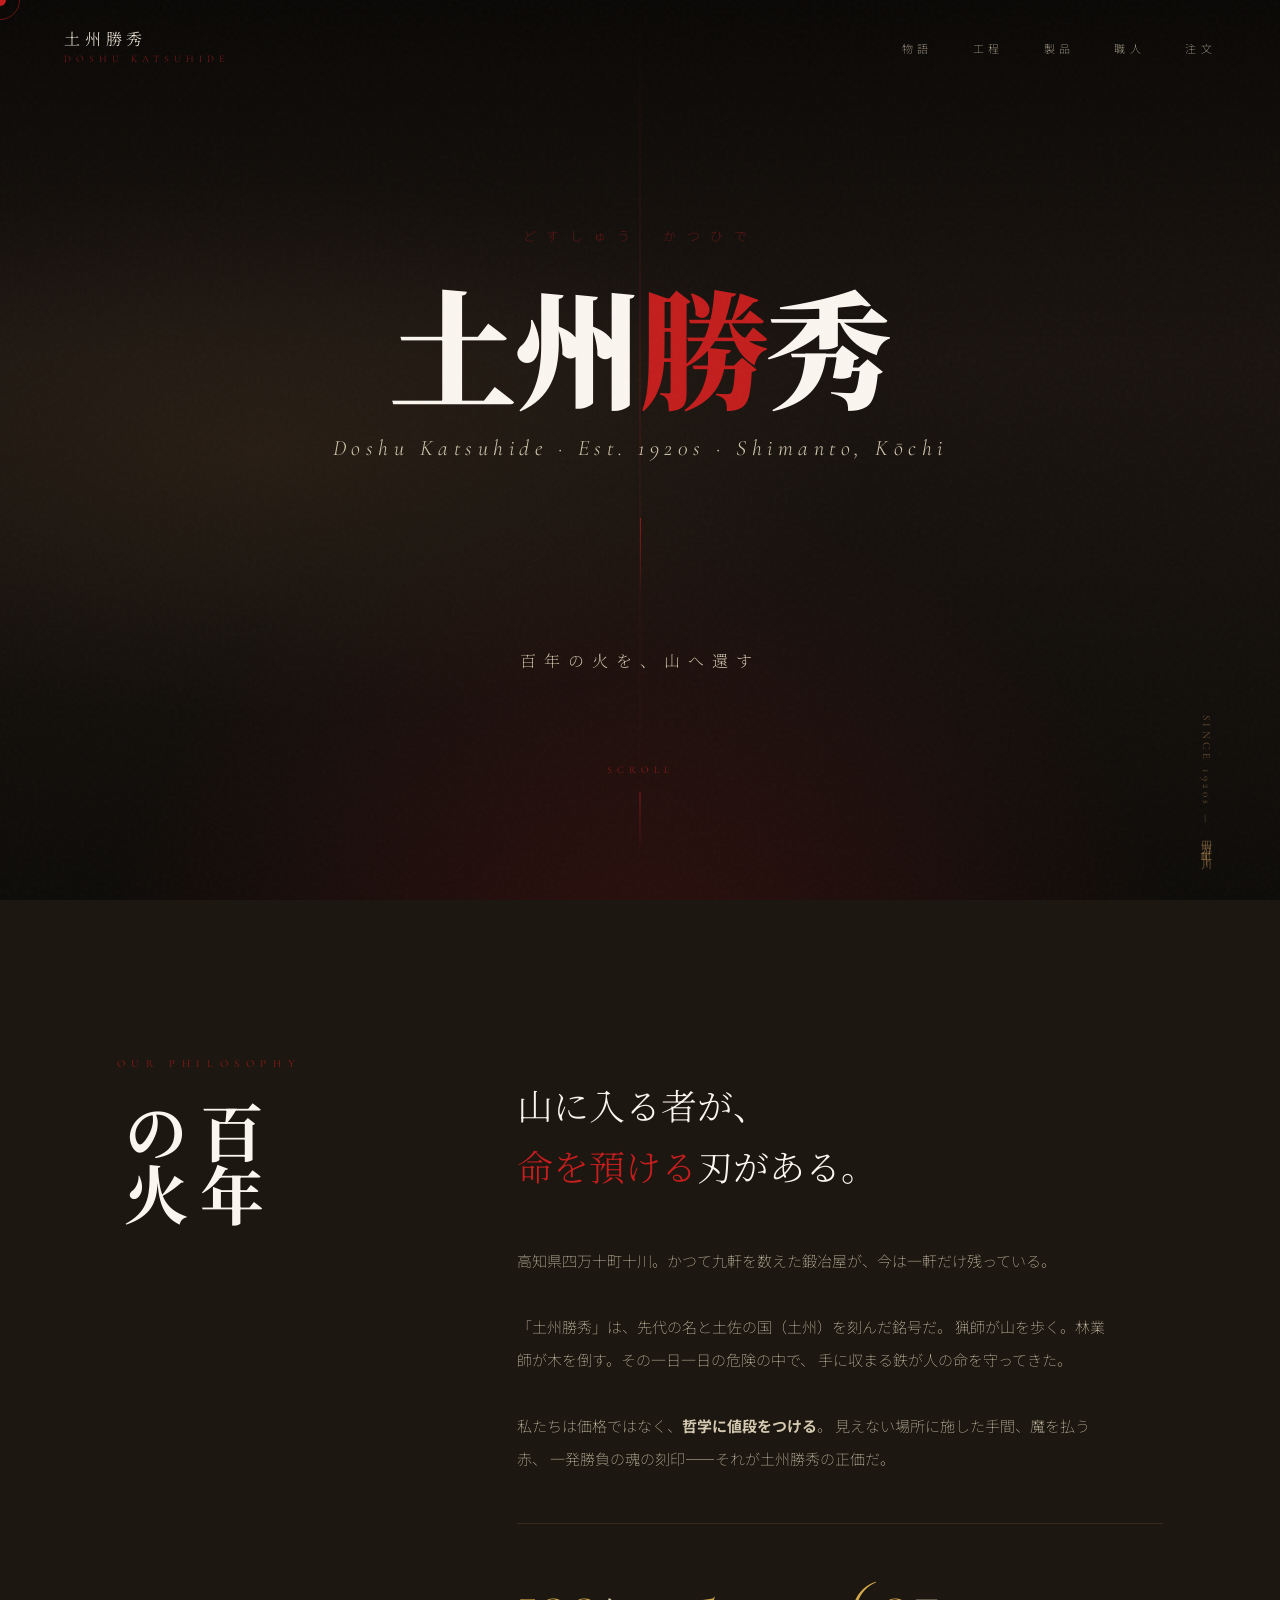
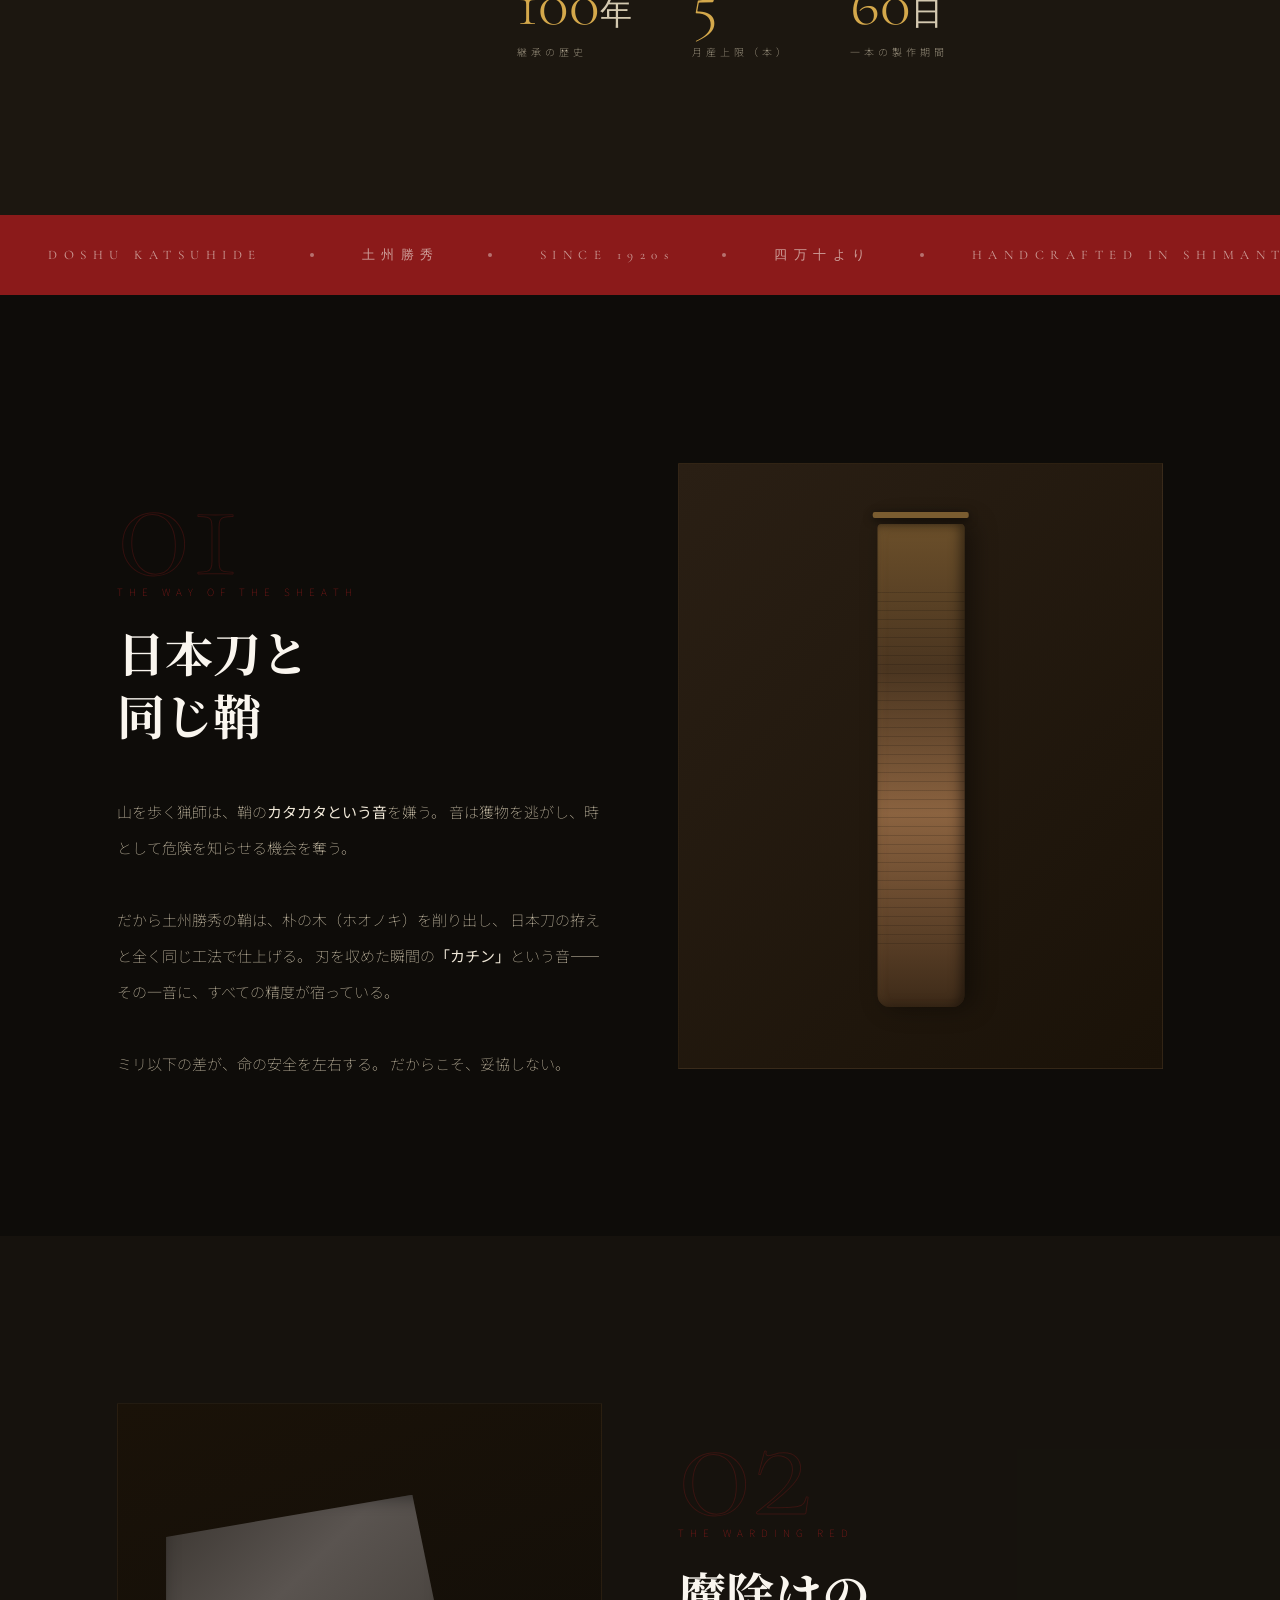
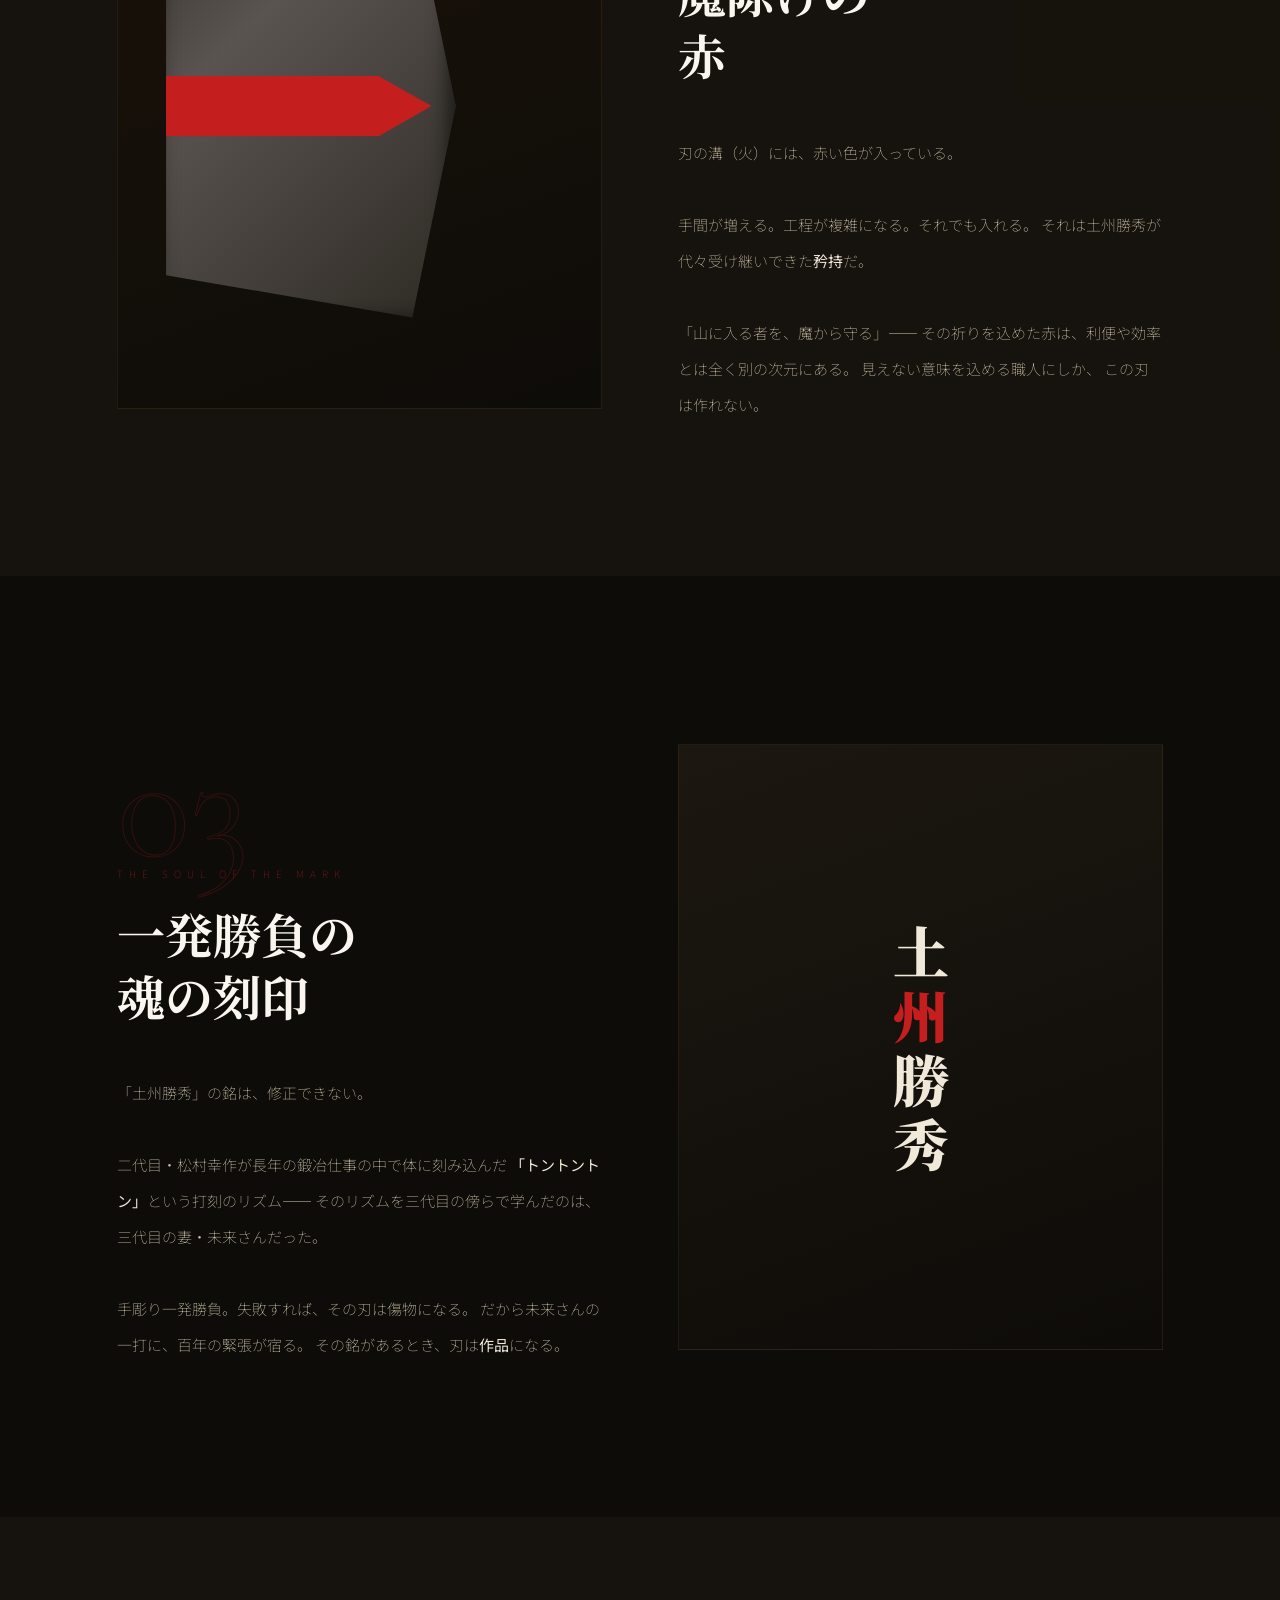
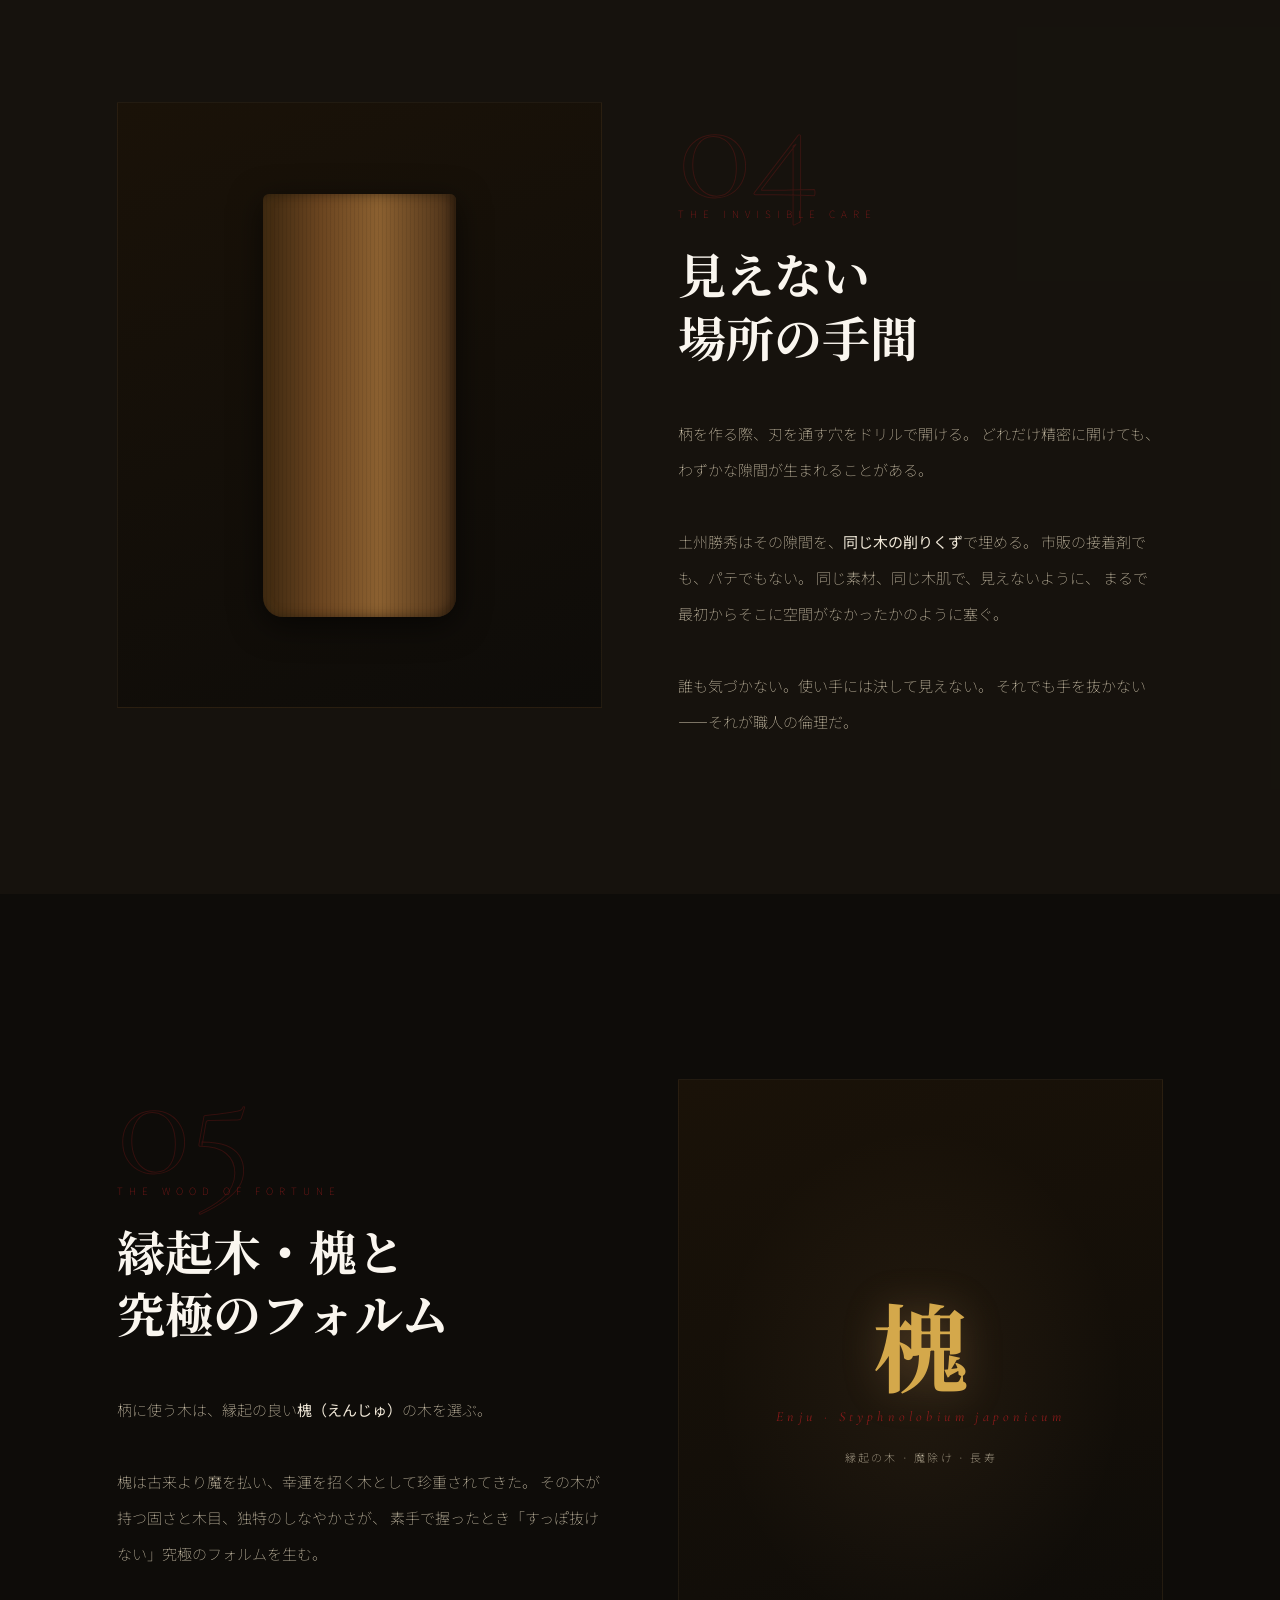
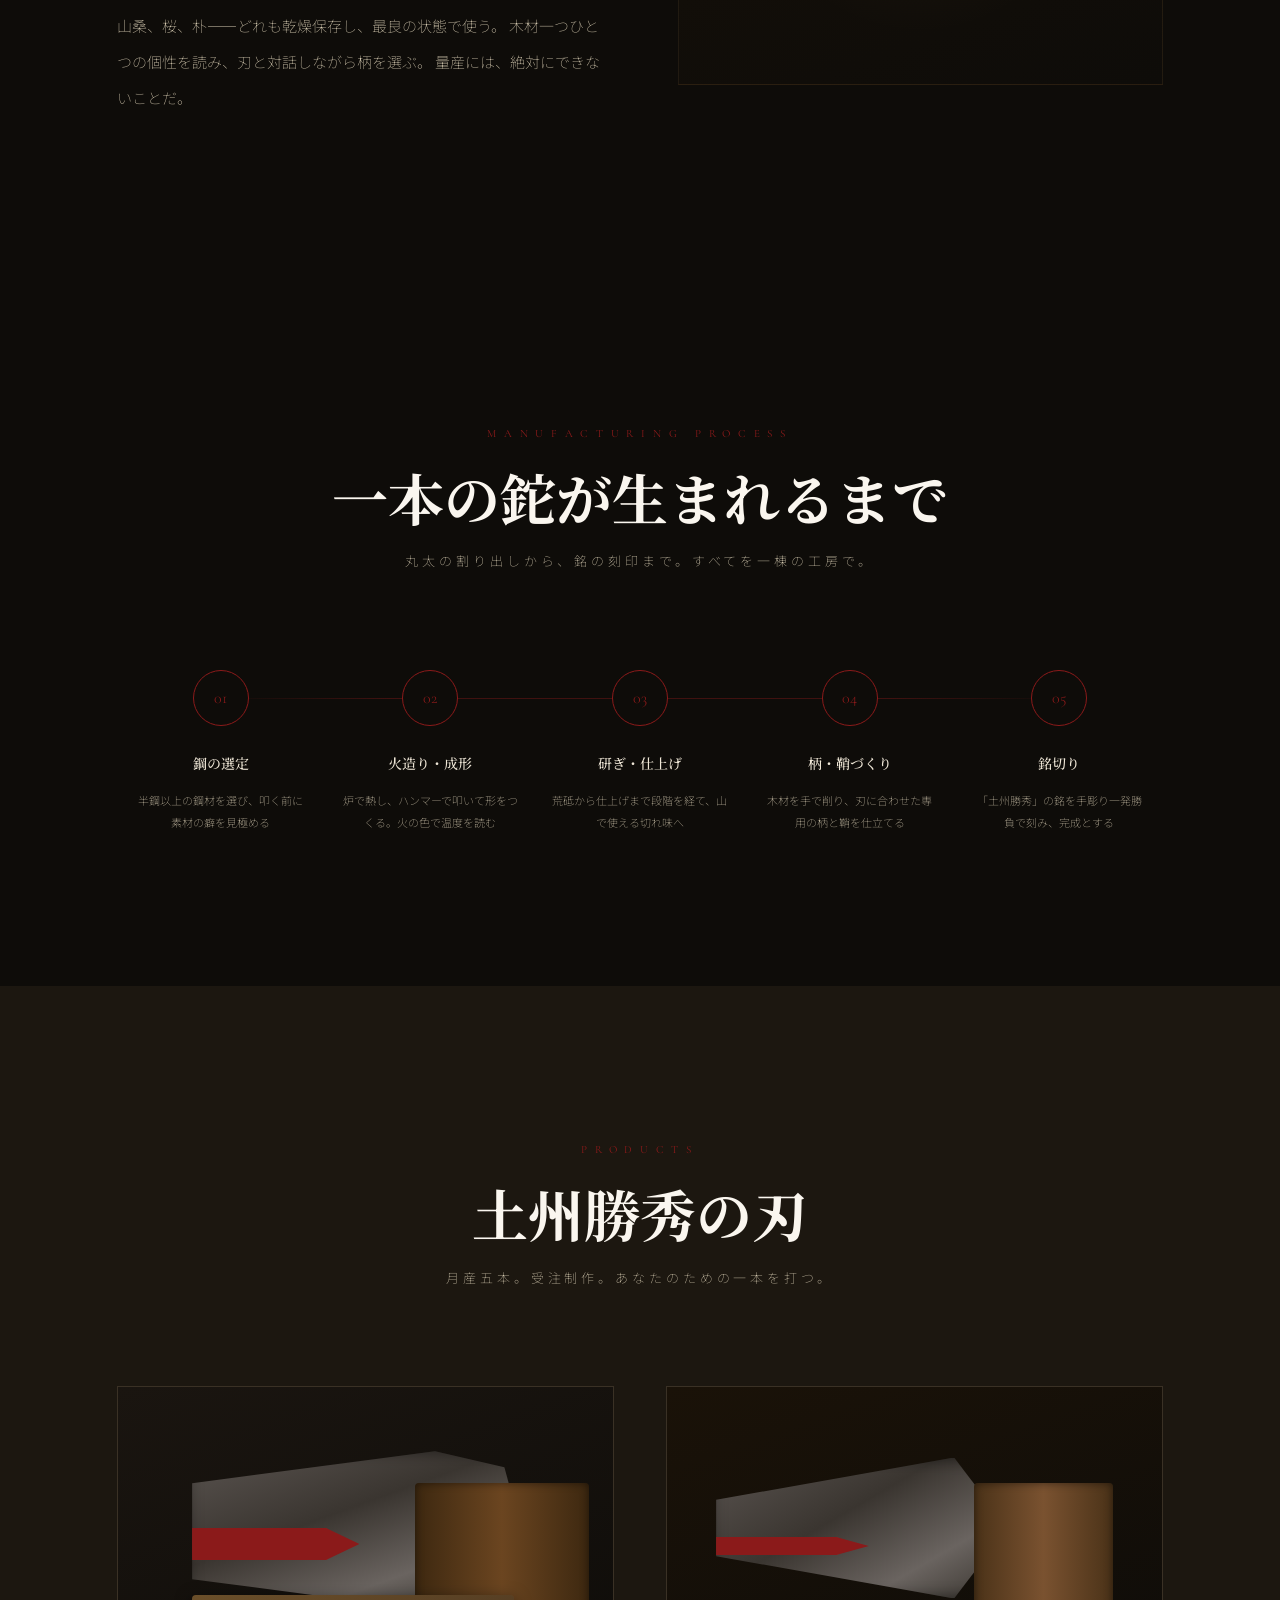
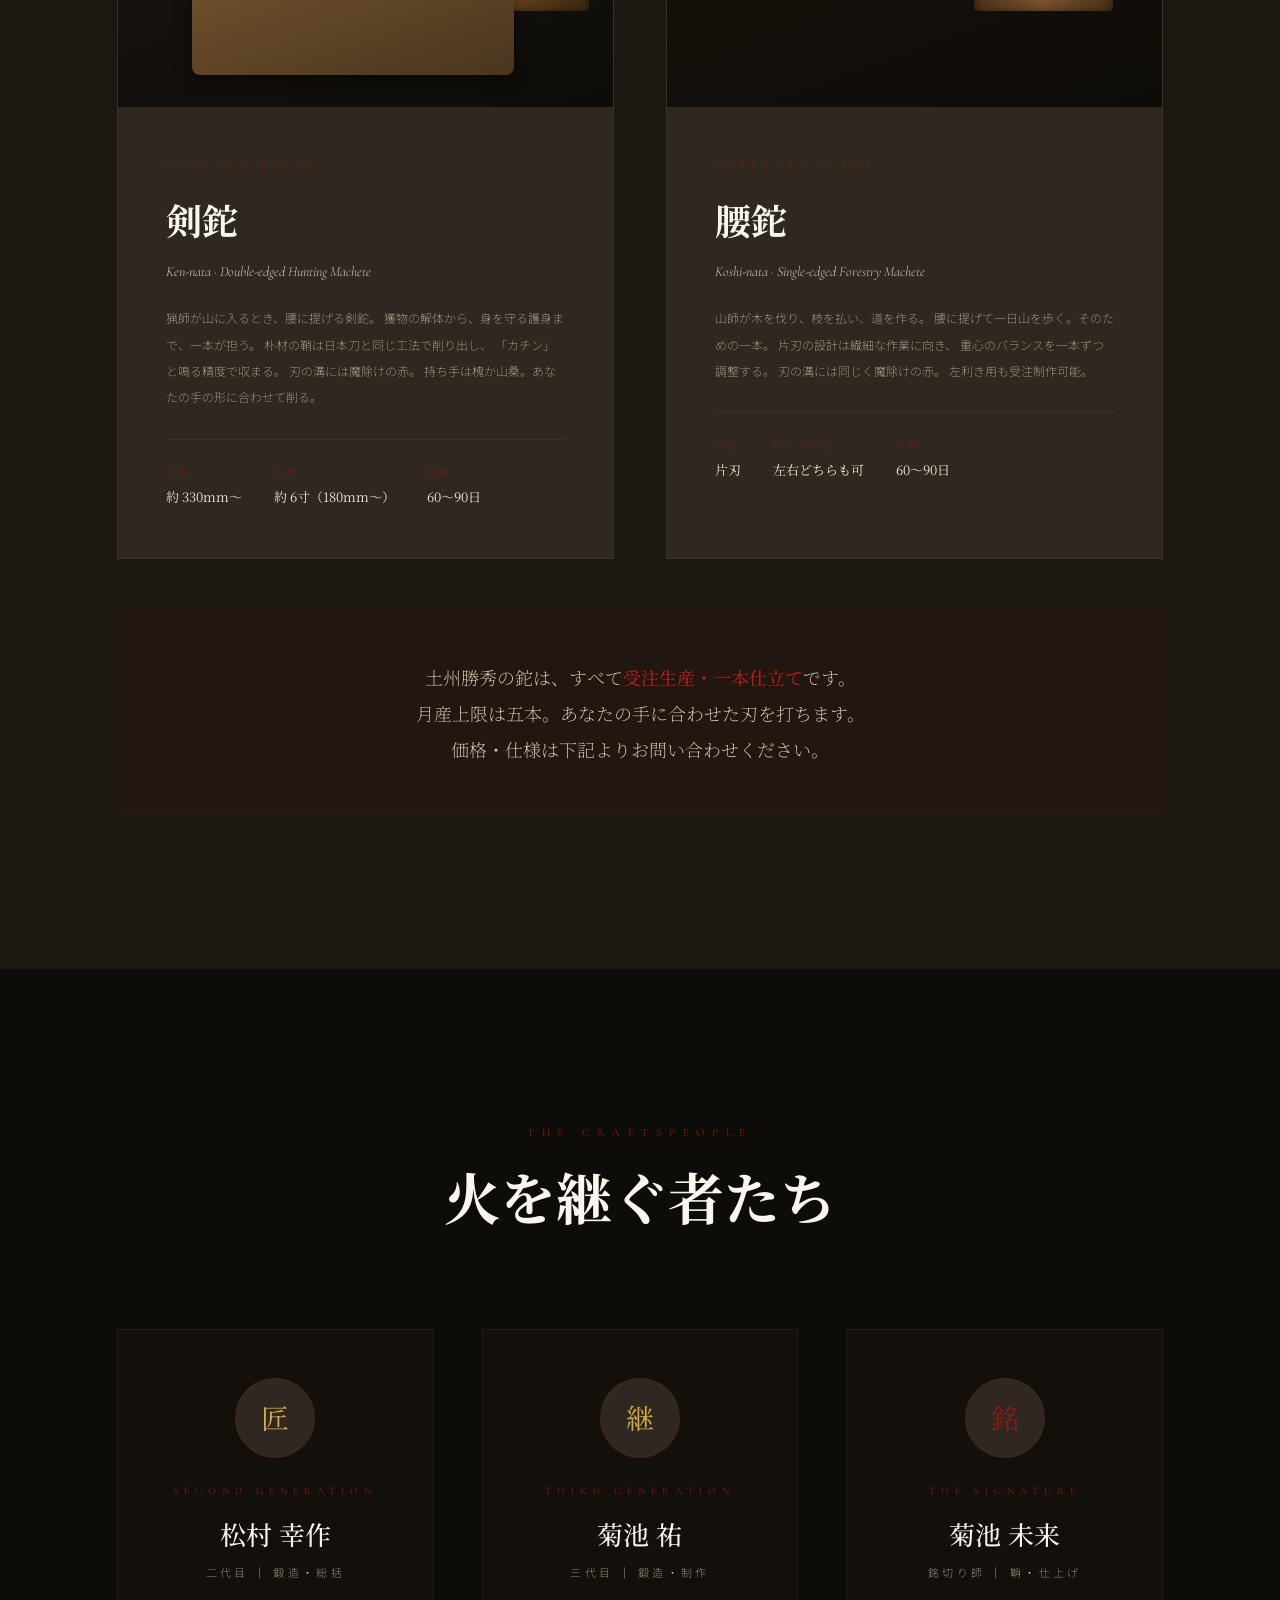
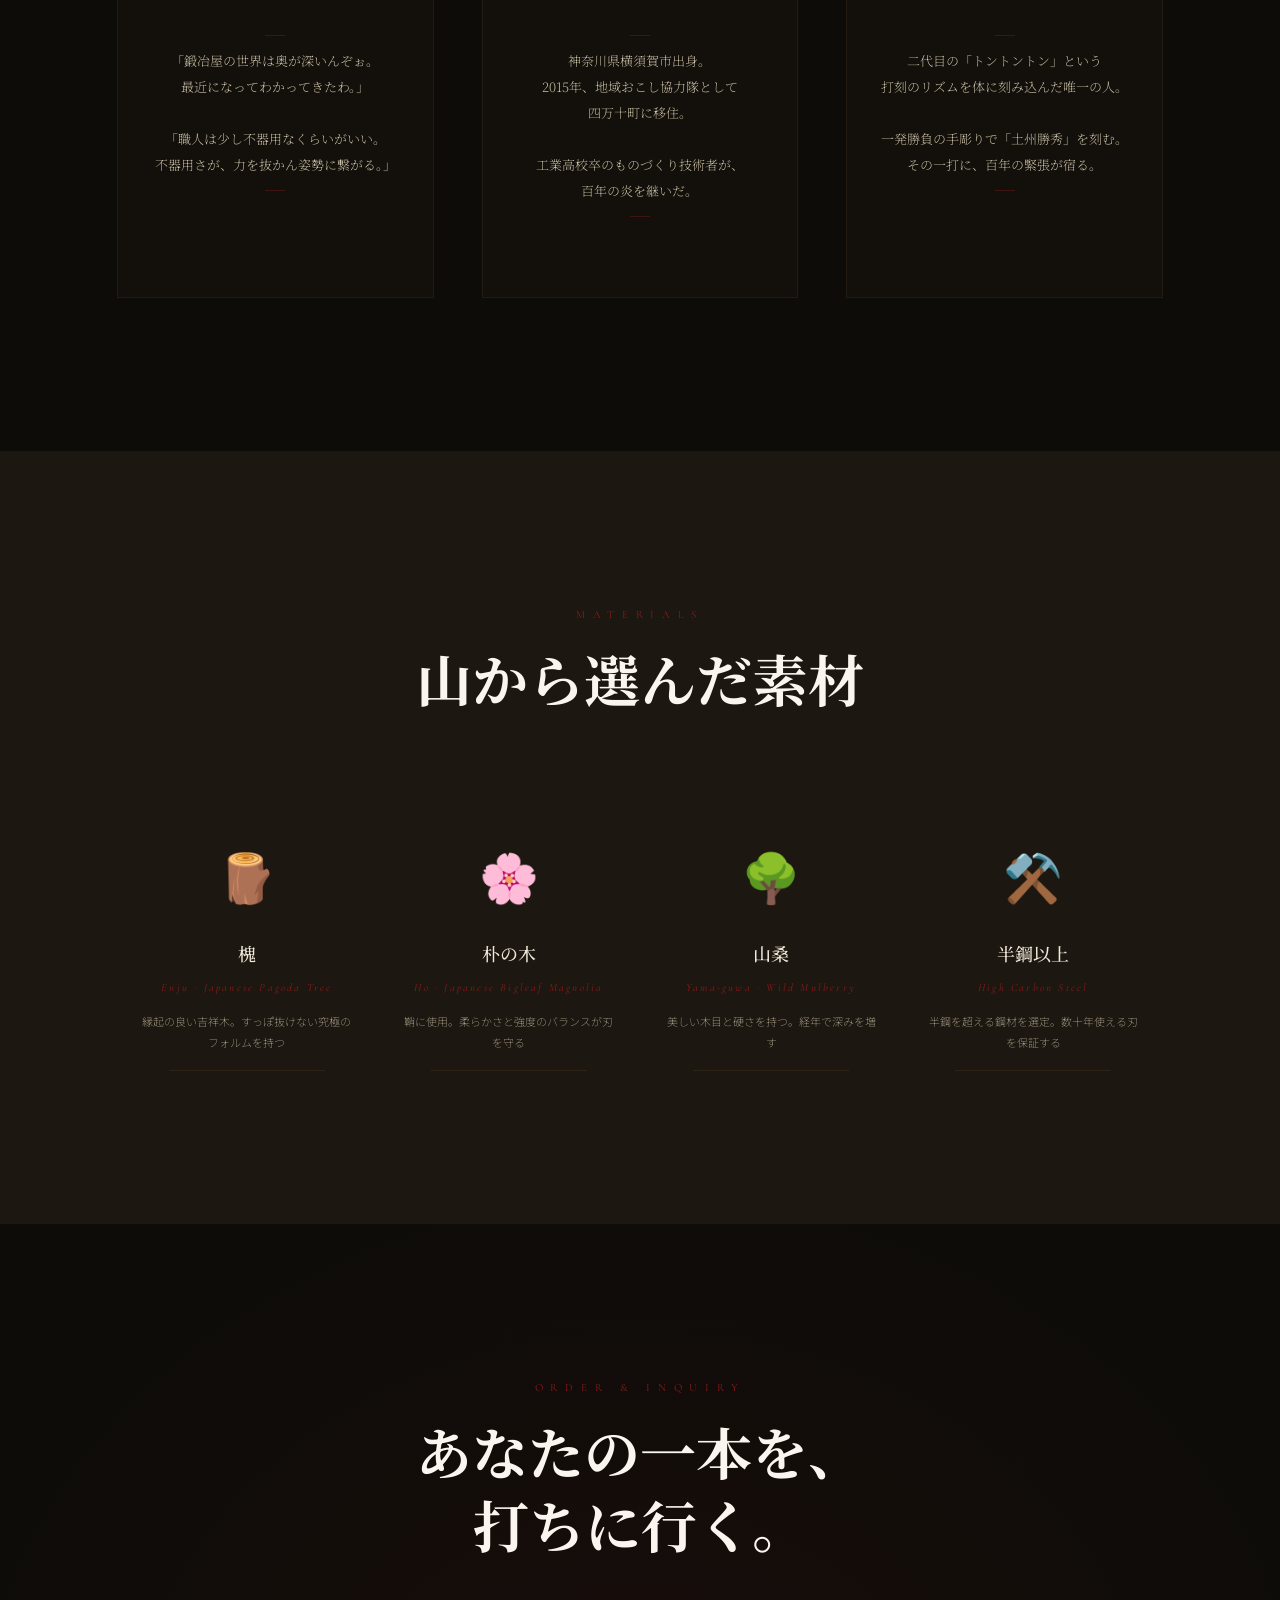
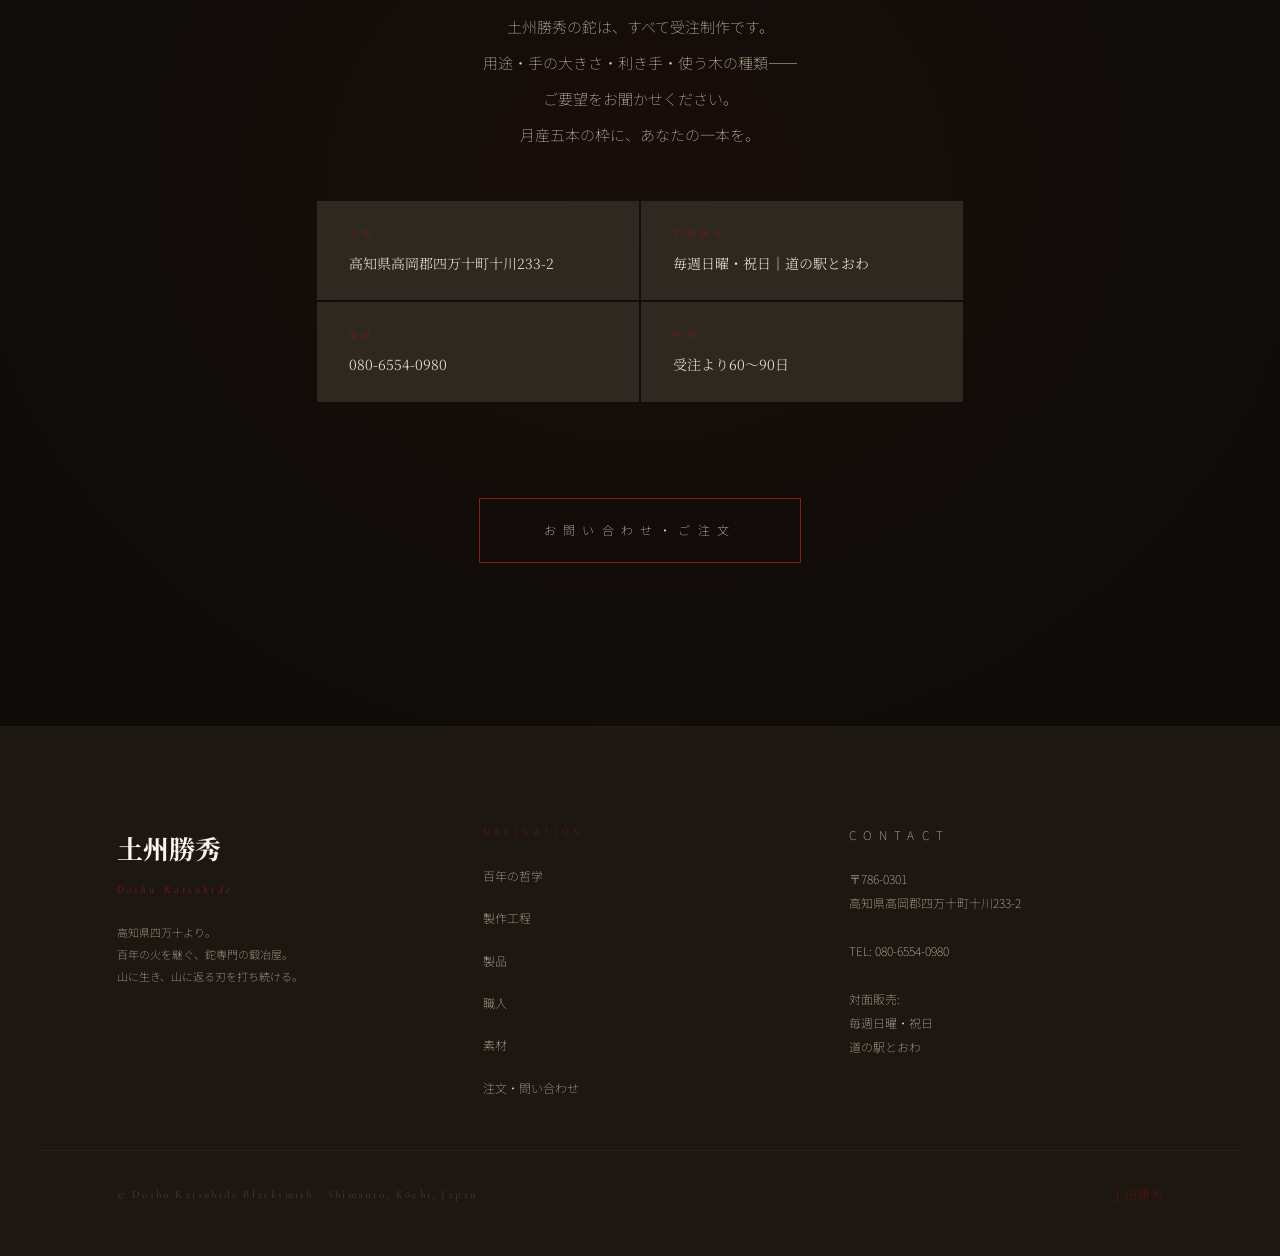
==== index.html @ 924f0a2f "初期コミット：土州勝秀鍛冶屋ブランドサイト" ====
<!DOCTYPE html>
<html lang="ja">
<head>
  <meta charset="UTF-8">
  <meta name="viewport" content="width=device-width, initial-scale=1.0">
  <title>土州勝秀 | DOSHU KATSUHIDE — 百年の鉄と火</title>
  <meta name="description" content="高知県四万十。山に生き、山に返る。日本刀の技法を継ぐ、百年の鉈鍛冶。土州勝秀 勝秀鍛冶屋。">

  <!-- Fonts -->
  <link rel="preconnect" href="https://fonts.googleapis.com">
  <link rel="preconnect" href="https://fonts.gstatic.com" crossorigin>
  <link href="https://fonts.googleapis.com/css2?family=Noto+Serif+JP:wght@200;300;400;500;700;900&family=Cormorant+Garamond:ital,wght@0,300;0,400;0,500;0,600;1,300;1,400&family=Noto+Sans+JP:wght@100;300;400&display=swap" rel="stylesheet">

  <style>
    /* ===== RESET & ROOT ===== */
    *, *::before, *::after { margin: 0; padding: 0; box-sizing: border-box; }

    :root {
      --iron:      #0e0c09;
      --iron-mid:  #1c1710;
      --iron-soft: #2e2820;
      --iron-warm: #3d3428;
      --red:       #8b1a1a;
      --red-bright:#c41e1e;
      --red-glow:  rgba(139,26,26,0.15);
      --wood-dark: #4a3520;
      --wood-mid:  #7a5c30;
      --wood-light:#c4935a;
      --wood-pale: #e8c98a;
      --cream:     #f0e8d8;
      --cream-dim: #d4c9b0;
      --white:     #faf6ef;
      --gold:      #b8862a;
      --gold-light:#d4a84b;

      --serif-jp: 'Noto Serif JP', serif;
      --serif-en: 'Cormorant Garamond', serif;
      --sans-jp:  'Noto Sans JP', sans-serif;

      --spacing-xl: clamp(80px, 12vw, 160px);
      --spacing-lg: clamp(48px, 8vw, 96px);
      --spacing-md: clamp(24px, 4vw, 48px);
    }

    html {
      scroll-behavior: smooth;
      font-size: 16px;
    }

    body {
      background-color: var(--iron);
      color: var(--cream);
      font-family: var(--serif-jp);
      line-height: 1.9;
      overflow-x: hidden;
      cursor: none;
    }

    /* ===== CUSTOM CURSOR ===== */
    .cursor {
      position: fixed;
      width: 12px; height: 12px;
      background: var(--red-bright);
      border-radius: 50%;
      pointer-events: none;
      z-index: 9999;
      transform: translate(-50%,-50%);
      transition: transform 0.1s ease, width 0.3s ease, height 0.3s ease, background 0.3s ease;
      mix-blend-mode: normal;
    }
    .cursor-ring {
      position: fixed;
      width: 40px; height: 40px;
      border: 1px solid rgba(196,30,30,0.5);
      border-radius: 50%;
      pointer-events: none;
      z-index: 9998;
      transform: translate(-50%,-50%);
      transition: transform 0.15s ease, width 0.3s ease, height 0.3s ease, opacity 0.3s;
    }
    body:has(a:hover) .cursor,
    body:has(button:hover) .cursor { width: 6px; height: 6px; }
    body:has(a:hover) .cursor-ring,
    body:has(button:hover) .cursor-ring { width: 60px; height: 60px; }

    /* ===== SCROLLBAR ===== */
    ::-webkit-scrollbar { width: 3px; }
    ::-webkit-scrollbar-track { background: var(--iron); }
    ::-webkit-scrollbar-thumb { background: var(--red); }

    /* ===== NOISE TEXTURE ===== */
    body::before {
      content: '';
      position: fixed; inset: 0;
      background-image: url("data:image/svg+xml,%3Csvg viewBox='0 0 256 256' xmlns='http://www.w3.org/2000/svg'%3E%3Cfilter id='noise'%3E%3CfeTurbulence type='fractalNoise' baseFrequency='0.9' numOctaves='4' stitchTiles='stitch'/%3E%3C/filter%3E%3Crect width='100%25' height='100%25' filter='url(%23noise)' opacity='0.04'/%3E%3C/svg%3E");
      pointer-events: none;
      z-index: 1000;
      opacity: 0.6;
    }

    /* ===== NAVIGATION ===== */
    nav {
      position: fixed; top: 0; left: 0; right: 0;
      z-index: 500;
      display: flex; align-items: center; justify-content: space-between;
      padding: 28px clamp(24px, 5vw, 80px);
      transition: all 0.6s ease;
    }
    nav.scrolled {
      background: rgba(14,12,9,0.92);
      backdrop-filter: blur(12px);
      border-bottom: 1px solid rgba(139,26,26,0.2);
      padding-top: 18px; padding-bottom: 18px;
    }
    .nav-logo {
      font-family: var(--serif-jp);
      font-size: clamp(13px, 1.5vw, 16px);
      font-weight: 300;
      letter-spacing: 0.3em;
      color: var(--cream);
      text-decoration: none;
      line-height: 1.4;
    }
    .nav-logo span {
      display: block;
      font-family: var(--serif-en);
      font-size: 10px;
      letter-spacing: 0.5em;
      color: var(--red);
      margin-top: 2px;
    }
    .nav-links {
      display: flex; gap: 40px; list-style: none;
    }
    .nav-links a {
      font-family: var(--sans-jp);
      font-size: 11px;
      font-weight: 100;
      letter-spacing: 0.4em;
      color: var(--cream-dim);
      text-decoration: none;
      transition: color 0.3s;
      position: relative;
    }
    .nav-links a::after {
      content: '';
      position: absolute; bottom: -4px; left: 0; right: 0;
      height: 1px; background: var(--red);
      transform: scaleX(0); transform-origin: left;
      transition: transform 0.4s ease;
    }
    .nav-links a:hover { color: var(--white); }
    .nav-links a:hover::after { transform: scaleX(1); }

    /* ===== HERO ===== */
    #hero {
      position: relative;
      height: 100svh; min-height: 700px;
      display: flex; flex-direction: column;
      align-items: center; justify-content: center;
      overflow: hidden;
    }

    .hero-bg {
      position: absolute; inset: 0;
      background:
        radial-gradient(ellipse 60% 80% at 50% 110%, rgba(139,26,26,0.25) 0%, transparent 70%),
        radial-gradient(ellipse 80% 50% at 20% 50%, rgba(74,53,32,0.3) 0%, transparent 60%),
        linear-gradient(180deg, #0a0806 0%, #1a1410 40%, #0e0c09 100%);
    }

    /* Animated forge sparks */
    .sparks {
      position: absolute; inset: 0;
      overflow: hidden;
      pointer-events: none;
    }
    .spark {
      position: absolute;
      bottom: 30%;
      width: 2px; height: 2px;
      background: var(--red-bright);
      border-radius: 50%;
      box-shadow: 0 0 6px 2px var(--red-bright);
      animation: spark-fly var(--dur, 2s) var(--delay, 0s) infinite;
      opacity: 0;
    }
    @keyframes spark-fly {
      0%   { transform: translate(0,0) scale(1); opacity: 1; }
      60%  { opacity: 0.8; }
      100% { transform: translate(var(--tx, 60px), var(--ty, -200px)) scale(0); opacity: 0; }
    }

    .hero-line {
      position: absolute;
      left: 50%; top: 0; bottom: 0;
      width: 1px;
      background: linear-gradient(180deg, transparent 0%, var(--red) 40%, rgba(139,26,26,0.3) 70%, transparent 100%);
      transform: translateX(-50%);
      opacity: 0.4;
    }

    .hero-content {
      position: relative; z-index: 2;
      text-align: center;
    }

    .hero-kana {
      font-family: var(--sans-jp);
      font-size: clamp(10px, 1.2vw, 13px);
      font-weight: 100;
      letter-spacing: 0.8em;
      color: var(--red);
      margin-bottom: 32px;
      opacity: 0;
      transform: translateY(20px);
      animation: fade-up 1.2s 0.3s forwards ease-out;
    }

    .hero-title {
      font-family: var(--serif-jp);
      font-size: clamp(52px, 10vw, 140px);
      font-weight: 900;
      line-height: 1.0;
      letter-spacing: -0.02em;
      color: var(--white);
      margin-bottom: 8px;
      opacity: 0;
      transform: translateY(30px);
      animation: fade-up 1.4s 0.5s forwards ease-out;
    }
    .hero-title .red-char { color: var(--red-bright); }

    .hero-subtitle-en {
      font-family: var(--serif-en);
      font-size: clamp(14px, 2vw, 22px);
      font-weight: 300;
      font-style: italic;
      letter-spacing: 0.25em;
      color: var(--cream-dim);
      margin-top: 20px;
      opacity: 0;
      transform: translateY(20px);
      animation: fade-up 1.2s 0.8s forwards ease-out;
    }

    .hero-divider {
      width: 1px; height: 80px;
      background: linear-gradient(180deg, var(--red) 0%, transparent 100%);
      margin: 48px auto;
      opacity: 0;
      animation: fade-up 1s 1.2s forwards ease-out;
    }

    .hero-tagline {
      font-family: var(--serif-jp);
      font-size: clamp(13px, 1.5vw, 16px);
      font-weight: 200;
      letter-spacing: 0.5em;
      color: var(--cream-dim);
      opacity: 0;
      animation: fade-up 1s 1.4s forwards ease-out;
    }

    .hero-scroll {
      position: absolute;
      bottom: 48px; left: 50%;
      transform: translateX(-50%);
      display: flex; flex-direction: column; align-items: center;
      gap: 12px;
      opacity: 0;
      animation: fade-in 1s 2s forwards;
    }
    .hero-scroll span {
      font-family: var(--serif-en);
      font-size: 10px;
      letter-spacing: 0.5em;
      color: var(--red);
    }
    .scroll-line {
      width: 1px; height: 60px;
      background: linear-gradient(180deg, var(--red) 0%, transparent 100%);
      animation: scroll-pulse 2s ease-in-out infinite;
    }
    @keyframes scroll-pulse {
      0%, 100% { transform: scaleY(1); opacity: 1; }
      50%       { transform: scaleY(0.5); opacity: 0.4; }
    }

    .hero-year {
      position: absolute;
      right: clamp(24px, 5vw, 80px);
      bottom: 48px;
      font-family: var(--serif-en);
      font-size: 11px;
      letter-spacing: 0.3em;
      color: rgba(196,147,90,0.5);
      writing-mode: vertical-rl;
    }

    @keyframes fade-up {
      to { opacity: 1; transform: translateY(0); }
    }
    @keyframes fade-in {
      to { opacity: 1; }
    }

    /* ===== SECTIONS SHARED ===== */
    section { position: relative; }

    .section-inner {
      max-width: 1200px;
      margin: 0 auto;
      padding: 0 clamp(24px, 6vw, 80px);
    }

    /* ===== MANIFESTO ===== */
    #manifesto {
      padding: var(--spacing-xl) 0;
      background: var(--iron-mid);
    }

    .manifesto-grid {
      display: grid;
      grid-template-columns: 1fr 2fr;
      gap: clamp(40px, 6vw, 100px);
      align-items: start;
    }

    .manifesto-label {
      font-family: var(--serif-en);
      font-size: 11px;
      letter-spacing: 0.6em;
      color: var(--red);
      margin-bottom: 24px;
    }

    .manifesto-jp-title {
      font-family: var(--serif-jp);
      font-size: clamp(28px, 5vw, 64px);
      font-weight: 700;
      line-height: 1.2;
      color: var(--white);
      writing-mode: vertical-rl;
      height: clamp(200px, 30vw, 380px);
    }

    .manifesto-text {
      padding-top: 20px;
    }

    .manifesto-lead {
      font-family: var(--serif-jp);
      font-size: clamp(20px, 3vw, 36px);
      font-weight: 300;
      line-height: 1.7;
      color: var(--white);
      margin-bottom: var(--spacing-md);
    }
    .manifesto-lead em {
      color: var(--red-bright);
      font-style: normal;
    }

    .manifesto-body {
      font-family: var(--sans-jp);
      font-size: clamp(13px, 1.4vw, 15px);
      font-weight: 100;
      line-height: 2.2;
      color: var(--cream-dim);
      max-width: 600px;
    }

    .manifesto-stat-row {
      display: flex; gap: 60px;
      margin-top: var(--spacing-md);
      padding-top: var(--spacing-md);
      border-top: 1px solid rgba(196,147,90,0.15);
    }
    .stat { display: flex; flex-direction: column; gap: 6px; }
    .stat-num {
      font-family: var(--serif-en);
      font-size: clamp(36px, 5vw, 64px);
      font-weight: 300;
      color: var(--gold-light);
      line-height: 1;
    }
    .stat-label {
      font-family: var(--sans-jp);
      font-size: 10px;
      font-weight: 100;
      letter-spacing: 0.4em;
      color: var(--cream-dim);
    }

    /* ===== RED BAND ===== */
    .red-band {
      background: var(--red);
      padding: 28px 0;
      overflow: hidden;
    }
    .red-band-inner {
      display: flex; align-items: center;
      animation: marquee 20s linear infinite;
      white-space: nowrap;
    }
    .red-band-text {
      font-family: var(--serif-en);
      font-size: 13px;
      letter-spacing: 0.5em;
      color: rgba(250,246,239,0.6);
      padding: 0 48px;
    }
    .red-band-dot {
      width: 4px; height: 4px;
      background: rgba(250,246,239,0.4);
      border-radius: 50%;
      flex-shrink: 0;
    }
    @keyframes marquee {
      0%   { transform: translateX(0); }
      100% { transform: translateX(-50%); }
    }

    /* ===== STORY SECTIONS ===== */
    .story-section {
      padding: var(--spacing-xl) 0;
    }
    .story-section:nth-child(even) {
      background: rgba(28,23,16,0.6);
    }

    .story-grid {
      display: grid;
      grid-template-columns: 1fr 1fr;
      gap: clamp(40px, 6vw, 100px);
      align-items: center;
    }
    .story-grid.reverse { direction: rtl; }
    .story-grid.reverse > * { direction: ltr; }

    .story-number {
      font-family: var(--serif-en);
      font-size: clamp(80px, 12vw, 160px);
      font-weight: 300;
      line-height: 1;
      color: transparent;
      -webkit-text-stroke: 1px rgba(139,26,26,0.3);
      margin-bottom: -20px;
      display: block;
    }

    .story-label {
      font-family: var(--sans-jp);
      font-size: 10px;
      font-weight: 100;
      letter-spacing: 0.6em;
      color: var(--red);
      margin-bottom: 20px;
    }

    .story-title {
      font-family: var(--serif-jp);
      font-size: clamp(24px, 4vw, 48px);
      font-weight: 700;
      line-height: 1.3;
      color: var(--white);
      margin-bottom: var(--spacing-md);
    }

    .story-body {
      font-family: var(--sans-jp);
      font-size: clamp(13px, 1.4vw, 15px);
      font-weight: 100;
      line-height: 2.4;
      color: var(--cream-dim);
    }
    .story-body strong {
      color: var(--cream);
      font-weight: 400;
    }

    .story-visual {
      position: relative;
    }

    /* Illustrated visuals using pure CSS */
    .visual-frame {
      aspect-ratio: 4/5;
      background: var(--iron-soft);
      position: relative;
      overflow: hidden;
      border: 1px solid rgba(196,147,90,0.1);
    }
    .visual-frame::before {
      content: '';
      position: absolute; inset: 0;
    }

    /* Sheath visual */
    .visual-sheath {
      background:
        linear-gradient(135deg, #2a1f14 0%, #1a1208 100%);
    }
    .visual-sheath::after {
      content: '';
      position: absolute;
      left: 50%; top: 10%; bottom: 10%;
      width: 18%;
      transform: translateX(-50%);
      background: linear-gradient(180deg, #6b4f2a 0%, #4a3520 30%, #8b6340 60%, #3d2a18 100%);
      border-radius: 4px 4px 12px 12px;
      box-shadow:
        inset -4px 0 12px rgba(0,0,0,0.5),
        inset 4px 0 8px rgba(196,147,90,0.1),
        8px 0 24px rgba(0,0,0,0.4);
    }
    .sheath-detail {
      position: absolute;
      left: 50%; top: 8%;
      width: 20%;
      height: 6px;
      transform: translateX(-50%);
      background: var(--wood-mid);
      border-radius: 2px;
      z-index: 2;
      box-shadow: 0 2px 8px rgba(0,0,0,0.6);
    }
    .sheath-lines {
      position: absolute;
      left: 50%; top: 20%; bottom: 20%;
      width: 18%;
      transform: translateX(-50%);
      z-index: 3;
      background: repeating-linear-gradient(
        180deg,
        transparent 0px,
        transparent 8px,
        rgba(0,0,0,0.15) 8px,
        rgba(0,0,0,0.15) 9px
      );
    }

    /* Red groove visual */
    .visual-red-groove {
      background:
        linear-gradient(160deg, #1a1208 0%, #0e0c09 100%);
      display: flex; align-items: center; justify-content: center;
    }
    .blade-shape {
      position: absolute;
      left: 10%; right: 30%; top: 15%; bottom: 15%;
      background: linear-gradient(135deg, #3a3530 0%, #5a5450 30%, #2e2a24 100%);
      clip-path: polygon(0 10%, 85% 0, 100% 50%, 85% 100%, 0 90%);
      box-shadow: inset -8px 0 20px rgba(0,0,0,0.6);
    }
    .blade-groove {
      position: absolute;
      left: 10%; right: 35%; top: 45%; bottom: 45%;
      background: var(--red-bright);
      clip-path: polygon(0 0, 80% 0, 100% 50%, 80% 100%, 0 100%);
      box-shadow: 0 0 20px 4px rgba(196,30,30,0.6), 0 0 60px 10px rgba(196,30,30,0.2);
      animation: red-pulse 3s ease-in-out infinite;
    }
    @keyframes red-pulse {
      0%, 100% { box-shadow: 0 0 20px 4px rgba(196,30,30,0.6), 0 0 60px 10px rgba(196,30,30,0.2); }
      50%       { box-shadow: 0 0 30px 8px rgba(196,30,30,0.9), 0 0 80px 20px rgba(196,30,30,0.3); }
    }

    /* Stamp visual */
    .visual-stamp {
      background: linear-gradient(160deg, #1c1710 0%, #0e0c09 100%);
    }
    .stamp-marks {
      position: absolute;
      left: 50%; top: 50%;
      transform: translate(-50%, -50%);
      display: flex; flex-direction: column; align-items: center; gap: 8px;
    }
    .stamp-char {
      font-family: var(--serif-jp);
      font-size: clamp(28px, 5vw, 56px);
      font-weight: 900;
      color: var(--cream);
      line-height: 1;
      writing-mode: vertical-rl;
      text-orientation: mixed;
      opacity: 0;
      animation: stamp-appear 0.3s var(--sd, 0s) forwards;
    }
    .stamp-char.red { color: var(--red-bright); }
    @keyframes stamp-appear {
      0%  { opacity: 0; transform: scale(1.5); }
      30% { opacity: 1; transform: scale(0.95); }
      100%{ opacity: 1; transform: scale(1); }
    }

    /* Handle visual */
    .visual-handle {
      background: linear-gradient(160deg, #1a1208 0%, #0e0c09 100%);
    }
    .handle-shape {
      position: absolute;
      left: 30%; right: 30%; top: 15%; bottom: 15%;
      background: linear-gradient(90deg, #3d2810 0%, #6b4520 30%, #8b6030 60%, #4a3018 100%);
      border-radius: 6px 6px 20px 20px;
      box-shadow:
        inset 4px 0 12px rgba(255,200,100,0.05),
        inset -4px 0 12px rgba(0,0,0,0.5),
        0 8px 32px rgba(0,0,0,0.6);
      background-image:
        repeating-linear-gradient(
          90deg,
          transparent 0px, transparent 3px,
          rgba(0,0,0,0.08) 3px, rgba(0,0,0,0.08) 4px
        ),
        linear-gradient(90deg, #3d2810 0%, #6b4520 30%, #8b6030 60%, #4a3018 100%);
    }

    /* ===== PROCESS ===== */
    #process {
      padding: var(--spacing-xl) 0;
      background: var(--iron);
    }

    .process-header {
      text-align: center;
      margin-bottom: var(--spacing-lg);
    }

    .section-label-en {
      font-family: var(--serif-en);
      font-size: 11px;
      letter-spacing: 0.7em;
      color: var(--red);
      display: block;
      margin-bottom: 16px;
    }
    .section-title-jp {
      font-family: var(--serif-jp);
      font-size: clamp(28px, 5vw, 56px);
      font-weight: 700;
      color: var(--white);
      line-height: 1.3;
    }
    .section-subtitle {
      font-family: var(--sans-jp);
      font-size: 13px;
      font-weight: 100;
      letter-spacing: 0.3em;
      color: var(--cream-dim);
      margin-top: 16px;
    }

    .process-timeline {
      position: relative;
      display: grid;
      grid-template-columns: repeat(5, 1fr);
      gap: 2px;
      margin-top: 64px;
    }
    .process-timeline::before {
      content: '';
      position: absolute;
      top: 28px; left: 10%; right: 10%;
      height: 1px;
      background: linear-gradient(90deg, transparent 0%, var(--red) 20%, var(--red) 80%, transparent 100%);
      opacity: 0.4;
    }

    .process-step {
      text-align: center;
      padding: 0 16px;
      position: relative;
    }
    .process-step-num {
      width: 56px; height: 56px;
      border: 1px solid var(--red);
      border-radius: 50%;
      display: flex; align-items: center; justify-content: center;
      margin: 0 auto 24px;
      font-family: var(--serif-en);
      font-size: 16px;
      font-weight: 300;
      color: var(--red);
      background: var(--iron);
      position: relative; z-index: 1;
      transition: all 0.4s ease;
    }
    .process-step:hover .process-step-num {
      background: var(--red);
      color: var(--white);
      box-shadow: 0 0 20px rgba(139,26,26,0.5);
    }
    .process-step-title {
      font-family: var(--serif-jp);
      font-size: 14px;
      font-weight: 500;
      color: var(--cream);
      margin-bottom: 12px;
    }
    .process-step-desc {
      font-family: var(--sans-jp);
      font-size: 11px;
      font-weight: 100;
      line-height: 2;
      color: var(--cream-dim);
    }

    /* ===== PRODUCTS ===== */
    #products {
      padding: var(--spacing-xl) 0;
      background: var(--iron-mid);
    }

    .products-grid {
      display: grid;
      grid-template-columns: repeat(2, 1fr);
      gap: clamp(24px, 4vw, 60px);
      margin-top: var(--spacing-lg);
    }

    .product-card {
      position: relative;
      background: var(--iron-soft);
      border: 1px solid rgba(196,147,90,0.08);
      overflow: hidden;
      transition: transform 0.5s ease, border-color 0.5s ease;
      cursor: none;
    }
    .product-card:hover {
      transform: translateY(-8px);
      border-color: rgba(139,26,26,0.4);
    }
    .product-card::before {
      content: '';
      position: absolute; bottom: 0; left: 0; right: 0;
      height: 2px;
      background: var(--red);
      transform: scaleX(0);
      transition: transform 0.5s ease;
    }
    .product-card:hover::before { transform: scaleX(1); }

    .product-visual {
      height: clamp(200px, 30vw, 320px);
      position: relative;
      overflow: hidden;
    }

    /* Kennaata visual */
    .pv-ken {
      background: linear-gradient(160deg, #1a1510 0%, #0e0c09 100%);
    }
    .kennaata-blade {
      position: absolute;
      left: 15%; right: 15%; top: 20%; bottom: 30%;
      background: linear-gradient(160deg, #5a5450 0%, #3a3530 40%, #6a6460 70%, #2e2a24 100%);
      clip-path: polygon(0 20%, 70% 0, 90% 10%, 95% 50%, 90% 90%, 70% 100%, 0 80%);
      box-shadow:
        inset -6px 0 16px rgba(0,0,0,0.6),
        0 4px 20px rgba(0,0,0,0.8);
    }
    .kennaata-groove {
      position: absolute;
      left: 15%; right: 40%; top: 44%; bottom: 46%;
      background: var(--red);
      clip-path: polygon(0 0, 60% 0, 75% 50%, 60% 100%, 0 100%);
      box-shadow: 0 0 12px rgba(196,30,30,0.8);
    }
    .kennaata-handle {
      position: absolute;
      right: 5%; left: 60%; top: 30%; bottom: 30%;
      background: linear-gradient(90deg, #3d2810 0%, #6b4520 50%, #3d2810 100%);
      border-radius: 4px;
      box-shadow: inset 0 0 8px rgba(0,0,0,0.5);
    }
    .kennaata-sheath {
      position: absolute;
      left: 15%; right: 20%; top: 65%; bottom: 10%;
      background: linear-gradient(160deg, #6b4f2a 0%, #4a3520 100%);
      border-radius: 4px 4px 8px 8px;
      box-shadow: 0 4px 16px rgba(0,0,0,0.5);
    }

    /* Koshinata visual */
    .pv-koshi {
      background: linear-gradient(160deg, #1a1208 0%, #0e0c09 100%);
    }

    .product-info {
      padding: clamp(24px, 4vw, 48px);
    }
    .product-type {
      font-family: var(--sans-jp);
      font-size: 10px;
      font-weight: 100;
      letter-spacing: 0.6em;
      color: var(--red);
      margin-bottom: 12px;
    }
    .product-name {
      font-family: var(--serif-jp);
      font-size: clamp(22px, 3vw, 36px);
      font-weight: 700;
      color: var(--white);
      margin-bottom: 4px;
    }
    .product-name-en {
      font-family: var(--serif-en);
      font-size: 14px;
      font-weight: 300;
      font-style: italic;
      color: var(--cream-dim);
      margin-bottom: 20px;
    }
    .product-desc {
      font-family: var(--sans-jp);
      font-size: 12px;
      font-weight: 100;
      line-height: 2.2;
      color: var(--cream-dim);
      margin-bottom: 28px;
    }
    .product-meta {
      display: flex; gap: 32px;
      padding-top: 24px;
      border-top: 1px solid rgba(196,147,90,0.1);
    }
    .meta-item { display: flex; flex-direction: column; gap: 4px; }
    .meta-label {
      font-family: var(--sans-jp);
      font-size: 9px;
      font-weight: 100;
      letter-spacing: 0.4em;
      color: var(--red);
    }
    .meta-value {
      font-family: var(--serif-jp);
      font-size: 13px;
      font-weight: 400;
      color: var(--cream);
    }

    .product-note {
      grid-column: 1 / -1;
      padding: clamp(32px, 4vw, 48px);
      background: rgba(139,26,26,0.06);
      border: 1px solid rgba(139,26,26,0.15);
      text-align: center;
    }
    .product-note p {
      font-family: var(--serif-jp);
      font-size: clamp(14px, 1.8vw, 18px);
      font-weight: 200;
      line-height: 2;
      color: var(--cream-dim);
    }
    .product-note strong {
      color: var(--red-bright);
      font-weight: 400;
    }

    /* ===== CRAFTSPEOPLE ===== */
    #craftspeople {
      padding: var(--spacing-xl) 0;
      background: var(--iron);
    }

    .craftspeople-grid {
      display: grid;
      grid-template-columns: repeat(3, 1fr);
      gap: clamp(24px, 4vw, 48px);
      margin-top: var(--spacing-lg);
    }

    .crafter-card {
      position: relative;
      text-align: center;
      padding: clamp(32px, 4vw, 48px) clamp(20px, 3vw, 32px);
      border: 1px solid rgba(196,147,90,0.08);
      background: rgba(28,23,16,0.4);
      transition: border-color 0.4s;
    }
    .crafter-card:hover { border-color: rgba(139,26,26,0.3); }

    .crafter-avatar {
      width: 80px; height: 80px;
      border-radius: 50%;
      border: 1px solid rgba(139,26,26,0.3);
      margin: 0 auto 24px;
      display: flex; align-items: center; justify-content: center;
      background: var(--iron-soft);
      font-family: var(--serif-jp);
      font-size: 28px;
      color: var(--gold-light);
    }

    .crafter-gen {
      font-family: var(--serif-en);
      font-size: 10px;
      letter-spacing: 0.6em;
      color: var(--red);
      margin-bottom: 8px;
    }
    .crafter-name {
      font-family: var(--serif-jp);
      font-size: clamp(18px, 2.5vw, 26px);
      font-weight: 500;
      color: var(--white);
      margin-bottom: 4px;
    }
    .crafter-role {
      font-family: var(--sans-jp);
      font-size: 11px;
      font-weight: 100;
      letter-spacing: 0.3em;
      color: var(--cream-dim);
      margin-bottom: 20px;
    }
    .crafter-quote {
      font-family: var(--serif-jp);
      font-size: 13px;
      font-weight: 200;
      font-style: normal;
      line-height: 2;
      color: var(--cream-dim);
      position: relative;
      padding: 20px 0;
    }
    .crafter-quote::before, .crafter-quote::after {
      content: '';
      display: block;
      width: 20px; height: 1px;
      background: rgba(139,26,26,0.4);
      margin: 12px auto;
    }

    /* ===== MATERIALS ===== */
    #materials {
      padding: var(--spacing-xl) 0;
      background: var(--iron-mid);
    }

    .materials-grid {
      display: grid;
      grid-template-columns: repeat(4, 1fr);
      gap: 2px;
      margin-top: var(--spacing-lg);
    }

    .material-tile {
      aspect-ratio: 1;
      position: relative;
      overflow: hidden;
      display: flex; flex-direction: column;
      align-items: center; justify-content: center;
      text-align: center;
      padding: 24px;
      transition: all 0.4s ease;
    }
    .material-tile:hover { background: rgba(139,26,26,0.1); }

    .material-icon {
      font-size: clamp(28px, 4vw, 48px);
      margin-bottom: 16px;
      display: block;
    }
    .material-name {
      font-family: var(--serif-jp);
      font-size: clamp(14px, 1.8vw, 18px);
      font-weight: 500;
      color: var(--cream);
      margin-bottom: 8px;
    }
    .material-name-en {
      font-family: var(--serif-en);
      font-size: 11px;
      font-style: italic;
      color: var(--red);
      letter-spacing: 0.2em;
    }
    .material-desc {
      margin-top: 12px;
      font-family: var(--sans-jp);
      font-size: 11px;
      font-weight: 100;
      line-height: 1.9;
      color: var(--cream-dim);
    }
    .material-border {
      position: absolute; bottom: 0; left: 20%; right: 20%;
      height: 1px;
      background: rgba(196,147,90,0.1);
    }

    /* ===== ORDER / CONTACT ===== */
    #order {
      padding: var(--spacing-xl) 0;
      background: var(--iron);
      position: relative;
      overflow: hidden;
    }
    #order::before {
      content: '';
      position: absolute; inset: 0;
      background: radial-gradient(ellipse 80% 80% at 50% 50%, rgba(139,26,26,0.08) 0%, transparent 70%);
    }

    .order-inner {
      position: relative; z-index: 1;
      max-width: 800px;
      margin: 0 auto;
      text-align: center;
      padding: 0 clamp(24px, 6vw, 80px);
    }

    .order-title {
      font-family: var(--serif-jp);
      font-size: clamp(28px, 5vw, 56px);
      font-weight: 700;
      color: var(--white);
      margin-bottom: var(--spacing-md);
      line-height: 1.3;
    }
    .order-body {
      font-family: var(--sans-jp);
      font-size: clamp(13px, 1.5vw, 15px);
      font-weight: 100;
      line-height: 2.4;
      color: var(--cream-dim);
      margin-bottom: var(--spacing-md);
    }

    .order-info-grid {
      display: grid;
      grid-template-columns: repeat(2, 1fr);
      gap: 2px;
      margin: var(--spacing-md) 0;
      text-align: left;
    }
    .order-info-item {
      padding: 24px 32px;
      background: var(--iron-soft);
    }
    .order-info-label {
      font-family: var(--sans-jp);
      font-size: 9px;
      font-weight: 100;
      letter-spacing: 0.5em;
      color: var(--red);
      margin-bottom: 8px;
    }
    .order-info-value {
      font-family: var(--serif-jp);
      font-size: 14px;
      font-weight: 300;
      color: var(--cream);
    }

    .cta-button {
      display: inline-block;
      margin-top: var(--spacing-md);
      padding: 20px 64px;
      border: 1px solid var(--red);
      color: var(--cream);
      font-family: var(--sans-jp);
      font-size: 12px;
      font-weight: 100;
      letter-spacing: 0.6em;
      text-decoration: none;
      position: relative;
      overflow: hidden;
      transition: color 0.4s ease;
      cursor: none;
    }
    .cta-button::before {
      content: '';
      position: absolute; inset: 0;
      background: var(--red);
      transform: translateX(-101%);
      transition: transform 0.4s ease;
    }
    .cta-button:hover::before { transform: translateX(0); }
    .cta-button span { position: relative; z-index: 1; }

    /* ===== FOOTER ===== */
    footer {
      padding: var(--spacing-lg) 0 clamp(32px, 5vw, 48px);
      background: var(--iron-mid);
      border-top: 1px solid rgba(139,26,26,0.15);
    }

    .footer-inner {
      max-width: 1200px;
      margin: 0 auto;
      padding: 0 clamp(24px, 6vw, 80px);
      display: grid;
      grid-template-columns: 1fr 1fr 1fr;
      gap: clamp(32px, 4vw, 64px);
    }

    .footer-brand-name {
      font-family: var(--serif-jp);
      font-size: clamp(18px, 2.5vw, 26px);
      font-weight: 700;
      color: var(--white);
      margin-bottom: 8px;
    }
    .footer-brand-en {
      font-family: var(--serif-en);
      font-size: 11px;
      font-style: italic;
      color: var(--red);
      letter-spacing: 0.3em;
      margin-bottom: 20px;
    }
    .footer-brand-desc {
      font-family: var(--sans-jp);
      font-size: 11px;
      font-weight: 100;
      line-height: 2;
      color: var(--cream-dim);
    }

    .footer-col-title {
      font-family: var(--sans-jp);
      font-size: 9px;
      font-weight: 100;
      letter-spacing: 0.6em;
      color: var(--red);
      margin-bottom: 20px;
    }
    .footer-links { list-style: none; display: flex; flex-direction: column; gap: 12px; }
    .footer-links a {
      font-family: var(--sans-jp);
      font-size: 12px;
      font-weight: 100;
      color: var(--cream-dim);
      text-decoration: none;
      transition: color 0.3s;
    }
    .footer-links a:hover { color: var(--cream); }

    .footer-contact p {
      font-family: var(--sans-jp);
      font-size: 12px;
      font-weight: 100;
      line-height: 2;
      color: var(--cream-dim);
    }

    .footer-bottom {
      max-width: 1200px;
      margin: 0 auto;
      padding: 32px clamp(24px, 6vw, 80px) 0;
      border-top: 1px solid rgba(196,147,90,0.08);
      margin-top: var(--spacing-md);
      display: flex;
      justify-content: space-between;
      align-items: center;
    }
    .footer-copy {
      font-family: var(--serif-en);
      font-size: 11px;
      color: rgba(196,147,90,0.3);
      letter-spacing: 0.2em;
    }
    .footer-mark {
      font-family: var(--serif-jp);
      font-size: 13px;
      color: rgba(139,26,26,0.4);
    }

    /* ===== REVEAL ANIMATIONS ===== */
    .reveal {
      opacity: 0;
      transform: translateY(40px);
      transition: opacity 0.9s ease, transform 0.9s ease;
    }
    .reveal.visible {
      opacity: 1;
      transform: translateY(0);
    }
    .reveal-left {
      opacity: 0;
      transform: translateX(-40px);
      transition: opacity 0.9s ease, transform 0.9s ease;
    }
    .reveal-left.visible { opacity: 1; transform: translateX(0); }
    .reveal-right {
      opacity: 0;
      transform: translateX(40px);
      transition: opacity 0.9s ease, transform 0.9s ease;
    }
    .reveal-right.visible { opacity: 1; transform: translateX(0); }

    /* Delay utilities */
    .delay-1 { transition-delay: 0.1s; }
    .delay-2 { transition-delay: 0.2s; }
    .delay-3 { transition-delay: 0.3s; }
    .delay-4 { transition-delay: 0.4s; }
    .delay-5 { transition-delay: 0.5s; }

    /* ===== RESPONSIVE ===== */
    @media (max-width: 900px) {
      .nav-links { display: none; }
      .manifesto-grid { grid-template-columns: 1fr; }
      .manifesto-jp-title { writing-mode: horizontal-tb; height: auto; }
      .story-grid { grid-template-columns: 1fr; }
      .story-grid.reverse { direction: ltr; }
      .process-timeline {
        grid-template-columns: 1fr;
        gap: 32px;
      }
      .process-timeline::before { display: none; }
      .products-grid { grid-template-columns: 1fr; }
      .craftspeople-grid { grid-template-columns: 1fr; }
      .materials-grid { grid-template-columns: repeat(2, 1fr); }
      .order-info-grid { grid-template-columns: 1fr; }
      .footer-inner { grid-template-columns: 1fr; }
      .footer-bottom { flex-direction: column; gap: 12px; text-align: center; }
    }
  </style>
</head>
<body>

  <!-- Custom cursor -->
  <div class="cursor" id="cursor"></div>
  <div class="cursor-ring" id="cursor-ring"></div>

  <!-- ===== NAVIGATION ===== -->
  <nav id="nav">
    <a href="#" class="nav-logo">
      土州勝秀
      <span>DOSHU KATSUHIDE</span>
    </a>
    <ul class="nav-links">
      <li><a href="#manifesto">物語</a></li>
      <li><a href="#process">工程</a></li>
      <li><a href="#products">製品</a></li>
      <li><a href="#craftspeople">職人</a></li>
      <li><a href="#order">注文</a></li>
    </ul>
  </nav>

  <!-- ===== HERO ===== -->
  <section id="hero">
    <div class="hero-bg"></div>
    <div class="hero-line"></div>

    <!-- Sparks -->
    <div class="sparks" id="sparks"></div>

    <div class="hero-content">
      <p class="hero-kana">どすしゅう　かつひで</p>
      <h1 class="hero-title">土州<span class="red-char">勝</span>秀</h1>
      <p class="hero-subtitle-en">Doshu Katsuhide · Est. 1920s · Shimanto, Kōchi</p>
      <div class="hero-divider"></div>
      <p class="hero-tagline">百年の火を、山へ還す</p>
    </div>

    <div class="hero-scroll">
      <span>SCROLL</span>
      <div class="scroll-line"></div>
    </div>

    <div class="hero-year">SINCE 1920s — 四万十町十川</div>
  </section>

  <!-- ===== MANIFESTO ===== -->
  <section id="manifesto">
    <div class="section-inner">
      <div class="manifesto-grid">
        <div class="reveal-left">
          <p class="manifesto-label">OUR PHILOSOPHY</p>
          <div class="manifesto-jp-title">百年<br>の火</div>
        </div>
        <div class="manifesto-text reveal">
          <h2 class="manifesto-lead">
            山に入る者が、<br>
            <em>命を預ける</em>刃がある。
          </h2>
          <p class="manifesto-body">
            高知県四万十町十川。かつて九軒を数えた鍛冶屋が、今は一軒だけ残っている。<br><br>
            「土州勝秀」は、先代の名と土佐の国（土州）を刻んだ銘号だ。
            猟師が山を歩く。林業師が木を倒す。その一日一日の危険の中で、
            手に収まる鉄が人の命を守ってきた。<br><br>
            私たちは価格ではなく、<strong>哲学に値段をつける</strong>。
            見えない場所に施した手間、魔を払う赤、
            一発勝負の魂の刻印——それが土州勝秀の正価だ。
          </p>
          <div class="manifesto-stat-row">
            <div class="stat">
              <span class="stat-num">100<small style="font-size:0.5em;color:var(--cream-dim)">年</small></span>
              <span class="stat-label">継承の歴史</span>
            </div>
            <div class="stat">
              <span class="stat-num">5</span>
              <span class="stat-label">月産上限（本）</span>
            </div>
            <div class="stat">
              <span class="stat-num">60<small style="font-size:0.5em;color:var(--cream-dim)">日</small></span>
              <span class="stat-label">一本の製作期間</span>
            </div>
          </div>
        </div>
      </div>
    </div>
  </section>

  <!-- Red marquee band -->
  <div class="red-band">
    <div class="red-band-inner" id="marquee">
      <span class="red-band-text">DOSHU KATSUHIDE</span><div class="red-band-dot"></div>
      <span class="red-band-text">土州勝秀</span><div class="red-band-dot"></div>
      <span class="red-band-text">SINCE 1920s</span><div class="red-band-dot"></div>
      <span class="red-band-text">四万十より</span><div class="red-band-dot"></div>
      <span class="red-band-text">HANDCRAFTED IN SHIMANTO</span><div class="red-band-dot"></div>
      <span class="red-band-text">百年の鍛冶</span><div class="red-band-dot"></div>
      <span class="red-band-text">DOSHU KATSUHIDE</span><div class="red-band-dot"></div>
      <span class="red-band-text">土州勝秀</span><div class="red-band-dot"></div>
      <span class="red-band-text">SINCE 1920s</span><div class="red-band-dot"></div>
      <span class="red-band-text">四万十より</span><div class="red-band-dot"></div>
      <span class="red-band-text">HANDCRAFTED IN SHIMANTO</span><div class="red-band-dot"></div>
      <span class="red-band-text">百年の鍛冶</span><div class="red-band-dot"></div>
    </div>
  </div>

  <!-- ===== STORY 01: 鞘の極意 ===== -->
  <section class="story-section">
    <div class="section-inner">
      <div class="story-grid">
        <div class="reveal-left">
          <span class="story-number">01</span>
          <p class="story-label">THE WAY OF THE SHEATH</p>
          <h2 class="story-title">日本刀と<br>同じ鞘</h2>
          <p class="story-body">
            山を歩く猟師は、鞘の<strong>カタカタという音</strong>を嫌う。
            音は獲物を逃がし、時として危険を知らせる機会を奪う。<br><br>
            だから土州勝秀の鞘は、朴の木（ホオノキ）を削り出し、
            日本刀の拵えと全く同じ工法で仕上げる。
            刃を収めた瞬間の<strong>「カチン」</strong>という音——
            その一音に、すべての精度が宿っている。<br><br>
            ミリ以下の差が、命の安全を左右する。
            だからこそ、妥協しない。
          </p>
        </div>
        <div class="story-visual reveal-right">
          <div class="visual-frame visual-sheath">
            <div class="sheath-detail"></div>
            <div class="sheath-lines"></div>
          </div>
        </div>
      </div>
    </div>
  </section>

  <!-- ===== STORY 02: 魔除けの赤 ===== -->
  <section class="story-section">
    <div class="section-inner">
      <div class="story-grid reverse">
        <div class="reveal-right">
          <span class="story-number">02</span>
          <p class="story-label">THE WARDING RED</p>
          <h2 class="story-title">魔除けの<br>赤</h2>
          <p class="story-body">
            刃の溝（火）には、赤い色が入っている。<br><br>
            手間が増える。工程が複雑になる。それでも入れる。
            それは土州勝秀が代々受け継いできた<strong>矜持</strong>だ。<br><br>
            「山に入る者を、魔から守る」——
            その祈りを込めた赤は、利便や効率とは全く別の次元にある。
            見えない意味を込める職人にしか、
            この刃は作れない。
          </p>
        </div>
        <div class="story-visual reveal-left">
          <div class="visual-frame visual-red-groove">
            <div class="blade-shape"></div>
            <div class="blade-groove"></div>
          </div>
        </div>
      </div>
    </div>
  </section>

  <!-- ===== STORY 03: 銘切りの魂 ===== -->
  <section class="story-section">
    <div class="section-inner">
      <div class="story-grid">
        <div class="reveal-left">
          <span class="story-number">03</span>
          <p class="story-label">THE SOUL OF THE MARK</p>
          <h2 class="story-title">一発勝負の<br>魂の刻印</h2>
          <p class="story-body">
            「土州勝秀」の銘は、修正できない。<br><br>
            二代目・松村幸作が長年の鍛冶仕事の中で体に刻み込んだ
            <strong>「トントントン」</strong>という打刻のリズム——
            そのリズムを三代目の傍らで学んだのは、
            三代目の妻・未来さんだった。<br><br>
            手彫り一発勝負。失敗すれば、その刃は傷物になる。
            だから未来さんの一打に、百年の緊張が宿る。
            その銘があるとき、刃は<strong>作品</strong>になる。
          </p>
        </div>
        <div class="story-visual reveal-right">
          <div class="visual-frame visual-stamp">
            <div class="stamp-marks">
              <span class="stamp-char" style="--sd:0.5s">土</span>
              <span class="stamp-char red" style="--sd:0.9s">州</span>
              <span class="stamp-char" style="--sd:1.3s">勝</span>
              <span class="stamp-char" style="--sd:1.7s">秀</span>
            </div>
          </div>
        </div>
      </div>
    </div>
  </section>

  <!-- ===== STORY 04: 見えない手間 ===== -->
  <section class="story-section">
    <div class="section-inner">
      <div class="story-grid reverse">
        <div class="reveal-right">
          <span class="story-number">04</span>
          <p class="story-label">THE INVISIBLE CARE</p>
          <h2 class="story-title">見えない<br>場所の手間</h2>
          <p class="story-body">
            柄を作る際、刃を通す穴をドリルで開ける。
            どれだけ精密に開けても、わずかな隙間が生まれることがある。<br><br>
            土州勝秀はその隙間を、<strong>同じ木の削りくず</strong>で埋める。
            市販の接着剤でも、パテでもない。
            同じ素材、同じ木肌で、見えないように、
            まるで最初からそこに空間がなかったかのように塞ぐ。<br><br>
            誰も気づかない。使い手には決して見えない。
            それでも手を抜かない——それが職人の倫理だ。
          </p>
        </div>
        <div class="story-visual reveal-left">
          <div class="visual-frame visual-handle">
            <div class="handle-shape"></div>
          </div>
        </div>
      </div>
    </div>
  </section>

  <!-- ===== STORY 05: 槐の柄 ===== -->
  <section class="story-section">
    <div class="section-inner">
      <div class="story-grid">
        <div class="reveal-left">
          <span class="story-number">05</span>
          <p class="story-label">THE WOOD OF FORTUNE</p>
          <h2 class="story-title">縁起木・槐と<br>究極のフォルム</h2>
          <p class="story-body">
            柄に使う木は、縁起の良い<strong>槐（えんじゅ）</strong>の木を選ぶ。<br><br>
            槐は古来より魔を払い、幸運を招く木として珍重されてきた。
            その木が持つ固さと木目、独特のしなやかさが、
            素手で握ったとき「すっぽ抜けない」究極のフォルムを生む。<br><br>
            山桑、桜、朴——どれも乾燥保存し、最良の状態で使う。
            木材一つひとつの個性を読み、刃と対話しながら柄を選ぶ。
            量産には、絶対にできないことだ。
          </p>
        </div>
        <div class="story-visual reveal-right">
          <div class="visual-frame" style="background: linear-gradient(160deg, #1a1208 0%, #0e0c09 100%); display:flex; align-items:center; justify-content:center;">
            <div style="text-align:center; position:relative; z-index:2;">
              <div style="font-size:clamp(48px,8vw,96px); line-height:1; color:var(--gold-light); font-family:var(--serif-jp); font-weight:700; text-shadow: 0 0 40px rgba(196,147,90,0.3);">槐</div>
              <div style="font-family:var(--serif-en); font-size:14px; font-style:italic; color:var(--red); letter-spacing:0.3em; margin-top:12px;">Enju · Styphnolobium japonicum</div>
              <div style="font-family:var(--sans-jp); font-size:11px; font-weight:100; color:var(--cream-dim); margin-top:16px; letter-spacing:0.2em;">縁起の木 · 魔除け · 長寿</div>
            </div>
            <div style="position:absolute; inset:0; background: radial-gradient(ellipse 60% 60% at 50% 50%, rgba(196,147,90,0.08) 0%, transparent 70%);"></div>
          </div>
        </div>
      </div>
    </div>
  </section>

  <!-- ===== PROCESS ===== -->
  <section id="process">
    <div class="section-inner">
      <div class="process-header">
        <span class="section-label-en reveal">MANUFACTURING PROCESS</span>
        <h2 class="section-title-jp reveal delay-1">一本の鉈が生まれるまで</h2>
        <p class="section-subtitle reveal delay-2">丸太の割り出しから、銘の刻印まで。すべてを一棟の工房で。</p>
      </div>
      <div class="process-timeline reveal">
        <div class="process-step">
          <div class="process-step-num">01</div>
          <h3 class="process-step-title">鋼の選定</h3>
          <p class="process-step-desc">半鋼以上の鋼材を選び、叩く前に素材の癖を見極める</p>
        </div>
        <div class="process-step">
          <div class="process-step-num">02</div>
          <h3 class="process-step-title">火造り・成形</h3>
          <p class="process-step-desc">炉で熱し、ハンマーで叩いて形をつくる。火の色で温度を読む</p>
        </div>
        <div class="process-step">
          <div class="process-step-num">03</div>
          <h3 class="process-step-title">研ぎ・仕上げ</h3>
          <p class="process-step-desc">荒砥から仕上げまで段階を経て、山で使える切れ味へ</p>
        </div>
        <div class="process-step">
          <div class="process-step-num">04</div>
          <h3 class="process-step-title">柄・鞘づくり</h3>
          <p class="process-step-desc">木材を手で削り、刃に合わせた専用の柄と鞘を仕立てる</p>
        </div>
        <div class="process-step">
          <div class="process-step-num">05</div>
          <h3 class="process-step-title">銘切り</h3>
          <p class="process-step-desc">「土州勝秀」の銘を手彫り一発勝負で刻み、完成とする</p>
        </div>
      </div>
    </div>
  </section>

  <!-- ===== PRODUCTS ===== -->
  <section id="products">
    <div class="section-inner">
      <div class="process-header">
        <span class="section-label-en reveal">PRODUCTS</span>
        <h2 class="section-title-jp reveal delay-1">土州勝秀の刃</h2>
        <p class="section-subtitle reveal delay-2">月産五本。受注制作。あなたのための一本を打つ。</p>
      </div>
      <div class="products-grid">

        <!-- 剣鉈 -->
        <div class="product-card reveal delay-1">
          <div class="product-visual pv-ken">
            <div class="kennaata-blade"></div>
            <div class="kennaata-groove"></div>
            <div class="kennaata-handle"></div>
            <div class="kennaata-sheath"></div>
          </div>
          <div class="product-info">
            <p class="product-type">HUNTING BLADE</p>
            <h3 class="product-name">剣鉈</h3>
            <p class="product-name-en">Ken-nata · Double-edged Hunting Machete</p>
            <p class="product-desc">
              猟師が山に入るとき、腰に提げる剣鉈。
              獲物の解体から、身を守る護身まで、一本が担う。
              朴材の鞘は日本刀と同じ工法で削り出し、
              「カチン」と鳴る精度で収まる。
              刃の溝には魔除けの赤。
              持ち手は槐か山桑。あなたの手の形に合わせて削る。
            </p>
            <div class="product-meta">
              <div class="meta-item">
                <span class="meta-label">全長</span>
                <span class="meta-value">約 330mm〜</span>
              </div>
              <div class="meta-item">
                <span class="meta-label">刃長</span>
                <span class="meta-value">約 6寸（180mm〜）</span>
              </div>
              <div class="meta-item">
                <span class="meta-label">納期</span>
                <span class="meta-value">60〜90日</span>
              </div>
            </div>
          </div>
        </div>

        <!-- 腰鉈 -->
        <div class="product-card reveal delay-2">
          <div class="product-visual pv-koshi" style="display:flex; align-items:center; justify-content:center;">
            <div style="position:relative; width:80%; height:80%;">
              <!-- Koshinata CSS art -->
              <div style="position:absolute; left:0; right:20%; top:15%; bottom:30%; background:linear-gradient(150deg,#5a5450 0%,#3a3530 40%,#6a6460 70%,#2e2a24 100%); clip-path:polygon(0 30%, 75% 0, 92% 50%, 75% 100%, 0 70%); box-shadow: inset -6px 0 16px rgba(0,0,0,0.6);"></div>
              <div style="position:absolute; left:0; right:45%; top:46%; bottom:47%; background:var(--red); clip-path:polygon(0 0,55% 0,70% 50%,55% 100%,0 100%); box-shadow:0 0 12px rgba(196,30,30,0.8);"></div>
              <div style="position:absolute; right:0; left:65%; top:25%; bottom:25%; background:linear-gradient(90deg,#4a3218 0%,#7a5230 50%,#4a3218 100%); border-radius:4px; box-shadow:inset 0 0 8px rgba(0,0,0,0.5);"></div>
            </div>
          </div>
          <div class="product-info">
            <p class="product-type">FORESTRY BLADE</p>
            <h3 class="product-name">腰鉈</h3>
            <p class="product-name-en">Koshi-nata · Single-edged Forestry Machete</p>
            <p class="product-desc">
              山師が木を伐り、枝を払い、道を作る。
              腰に提げて一日山を歩く。そのための一本。
              片刃の設計は繊細な作業に向き、
              重心のバランスを一本ずつ調整する。
              刃の溝には同じく魔除けの赤。
              左利き用も受注制作可能。
            </p>
            <div class="product-meta">
              <div class="meta-item">
                <span class="meta-label">形状</span>
                <span class="meta-value">片刃</span>
              </div>
              <div class="meta-item">
                <span class="meta-label">利き手対応</span>
                <span class="meta-value">左右どちらも可</span>
              </div>
              <div class="meta-item">
                <span class="meta-label">納期</span>
                <span class="meta-value">60〜90日</span>
              </div>
            </div>
          </div>
        </div>

        <!-- Note -->
        <div class="product-note reveal">
          <p>
            土州勝秀の鉈は、すべて<strong>受注生産・一本仕立て</strong>です。<br>
            月産上限は五本。あなたの手に合わせた刃を打ちます。<br>
            価格・仕様は下記よりお問い合わせください。
          </p>
        </div>

      </div>
    </div>
  </section>

  <!-- ===== CRAFTSPEOPLE ===== -->
  <section id="craftspeople">
    <div class="section-inner">
      <div class="process-header">
        <span class="section-label-en reveal">THE CRAFTSPEOPLE</span>
        <h2 class="section-title-jp reveal delay-1">火を継ぐ者たち</h2>
      </div>
      <div class="craftspeople-grid">

        <div class="crafter-card reveal delay-1">
          <div class="crafter-avatar">匠</div>
          <p class="crafter-gen">SECOND GENERATION</p>
          <h3 class="crafter-name">松村 幸作</h3>
          <p class="crafter-role">二代目 ｜ 鍛造・総括</p>
          <p class="crafter-quote">
            「鍛冶屋の世界は奥が深いんぞぉ。<br>
            最近になってわかってきたわ。」<br>
            <br>
            「職人は少し不器用なくらいがいい。<br>
            不器用さが、力を抜かん姿勢に繋がる。」
          </p>
        </div>

        <div class="crafter-card reveal delay-2">
          <div class="crafter-avatar">継</div>
          <p class="crafter-gen">THIRD GENERATION</p>
          <h3 class="crafter-name">菊池 祐</h3>
          <p class="crafter-role">三代目 ｜ 鍛造・制作</p>
          <p class="crafter-quote">
            神奈川県横須賀市出身。<br>
            2015年、地域おこし協力隊として<br>
            四万十町に移住。<br>
            <br>
            工業高校卒のものづくり技術者が、<br>
            百年の炎を継いだ。
          </p>
        </div>

        <div class="crafter-card reveal delay-3">
          <div class="crafter-avatar" style="color:var(--red);">銘</div>
          <p class="crafter-gen">THE SIGNATURE</p>
          <h3 class="crafter-name">菊池 未来</h3>
          <p class="crafter-role">銘切り師 ｜ 鞘・仕上げ</p>
          <p class="crafter-quote">
            二代目の「トントントン」という<br>
            打刻のリズムを体に刻み込んだ唯一の人。<br>
            <br>
            一発勝負の手彫りで「土州勝秀」を刻む。<br>
            その一打に、百年の緊張が宿る。
          </p>
        </div>

      </div>
    </div>
  </section>

  <!-- ===== MATERIALS ===== -->
  <section id="materials">
    <div class="section-inner">
      <div class="process-header">
        <span class="section-label-en reveal">MATERIALS</span>
        <h2 class="section-title-jp reveal delay-1">山から選んだ素材</h2>
      </div>
      <div class="materials-grid reveal">
        <div class="material-tile">
          <span class="material-icon">🪵</span>
          <h3 class="material-name">槐</h3>
          <p class="material-name-en">Enju · Japanese Pagoda Tree</p>
          <p class="material-desc">縁起の良い吉祥木。すっぽ抜けない究極のフォルムを持つ</p>
          <div class="material-border"></div>
        </div>
        <div class="material-tile">
          <span class="material-icon">🌸</span>
          <h3 class="material-name">朴の木</h3>
          <p class="material-name-en">Ho · Japanese Bigleaf Magnolia</p>
          <p class="material-desc">鞘に使用。柔らかさと強度のバランスが刃を守る</p>
          <div class="material-border"></div>
        </div>
        <div class="material-tile">
          <span class="material-icon">🌳</span>
          <h3 class="material-name">山桑</h3>
          <p class="material-name-en">Yama-guwa · Wild Mulberry</p>
          <p class="material-desc">美しい木目と硬さを持つ。経年で深みを増す</p>
          <div class="material-border"></div>
        </div>
        <div class="material-tile">
          <span class="material-icon">⚒️</span>
          <h3 class="material-name">半鋼以上</h3>
          <p class="material-name-en">High Carbon Steel</p>
          <p class="material-desc">半鋼を超える鋼材を選定。数十年使える刃を保証する</p>
          <div class="material-border"></div>
        </div>
      </div>
    </div>
  </section>

  <!-- ===== ORDER ===== -->
  <section id="order">
    <div class="order-inner">
      <span class="section-label-en reveal">ORDER & INQUIRY</span>
      <h2 class="order-title reveal delay-1">
        あなたの一本を、<br>打ちに行く。
      </h2>
      <p class="order-body reveal delay-2">
        土州勝秀の鉈は、すべて受注制作です。<br>
        用途・手の大きさ・利き手・使う木の種類——<br>
        ご要望をお聞かせください。<br>
        月産五本の枠に、あなたの一本を。
      </p>

      <div class="order-info-grid reveal delay-3">
        <div class="order-info-item">
          <p class="order-info-label">工房</p>
          <p class="order-info-value">高知県高岡郡四万十町十川233-2</p>
        </div>
        <div class="order-info-item">
          <p class="order-info-label">対面販売</p>
          <p class="order-info-value">毎週日曜・祝日｜道の駅とおわ</p>
        </div>
        <div class="order-info-item">
          <p class="order-info-label">電話</p>
          <p class="order-info-value">080-6554-0980</p>
        </div>
        <div class="order-info-item">
          <p class="order-info-label">納期</p>
          <p class="order-info-value">受注より60〜90日</p>
        </div>
      </div>

      <a href="tel:080-6554-0980" class="cta-button reveal delay-4">
        <span>お問い合わせ・ご注文</span>
      </a>
    </div>
  </section>

  <!-- ===== FOOTER ===== -->
  <footer>
    <div class="footer-inner">
      <div>
        <p class="footer-brand-name">土州勝秀</p>
        <p class="footer-brand-en">Doshu Katsuhide</p>
        <p class="footer-brand-desc">
          高知県四万十より。<br>
          百年の火を継ぐ、鉈専門の鍛冶屋。<br>
          山に生き、山に返る刃を打ち続ける。
        </p>
      </div>
      <div>
        <p class="footer-col-title">NAVIGATION</p>
        <ul class="footer-links">
          <li><a href="#manifesto">百年の哲学</a></li>
          <li><a href="#process">製作工程</a></li>
          <li><a href="#products">製品</a></li>
          <li><a href="#craftspeople">職人</a></li>
          <li><a href="#materials">素材</a></li>
          <li><a href="#order">注文・問い合わせ</a></li>
        </ul>
      </div>
      <div class="footer-contact">
        <p class="footer-col-title">CONTACT</p>
        <p>
          〒786-0301<br>
          高知県高岡郡四万十町十川233-2<br>
          <br>
          TEL: 080-6554-0980<br>
          <br>
          対面販売:<br>
          毎週日曜・祝日<br>
          道の駅とおわ
        </p>
      </div>
    </div>
    <div class="footer-bottom">
      <p class="footer-copy">© Doshu Katsuhide Blacksmith · Shimanto, Kōchi, Japan</p>
      <p class="footer-mark">土州勝秀</p>
    </div>
  </footer>

  <script>
    // ===== CUSTOM CURSOR =====
    const cursor = document.getElementById('cursor');
    const ring   = document.getElementById('cursor-ring');
    let mx = 0, my = 0, rx = 0, ry = 0;

    document.addEventListener('mousemove', e => {
      mx = e.clientX; my = e.clientY;
      cursor.style.left = mx + 'px';
      cursor.style.top  = my + 'px';
    });

    (function animateRing() {
      rx += (mx - rx) * 0.12;
      ry += (my - ry) * 0.12;
      ring.style.left = rx + 'px';
      ring.style.top  = ry + 'px';
      requestAnimationFrame(animateRing);
    })();

    // ===== NAV SCROLL =====
    const nav = document.getElementById('nav');
    window.addEventListener('scroll', () => {
      nav.classList.toggle('scrolled', window.scrollY > 60);
    });

    // ===== SPARKS =====
    const sparksEl = document.getElementById('sparks');
    const heroEl   = document.getElementById('hero');

    function createSpark() {
      const s = document.createElement('div');
      s.className = 'spark';
      const tx = (Math.random() - 0.5) * 300;
      const ty = -(100 + Math.random() * 300);
      const dur = 1.2 + Math.random() * 1.8;
      const delay = Math.random() * 0.5;
      const left = 35 + Math.random() * 30;

      s.style.cssText = `
        left: ${left}%;
        --tx: ${tx}px;
        --ty: ${ty}px;
        --dur: ${dur}s;
        --delay: ${delay}s;
      `;
      sparksEl.appendChild(s);
      setTimeout(() => s.remove(), (dur + delay + 0.1) * 1000);
    }

    setInterval(createSpark, 200);

    // ===== SCROLL REVEAL =====
    const revealEls = document.querySelectorAll('.reveal, .reveal-left, .reveal-right');

    const observer = new IntersectionObserver((entries) => {
      entries.forEach(entry => {
        if (entry.isIntersecting) {
          entry.target.classList.add('visible');
        }
      });
    }, { threshold: 0.12, rootMargin: '0px 0px -40px 0px' });

    revealEls.forEach(el => observer.observe(el));

    // ===== STAMP ANIMATION RE-TRIGGER =====
    const stampSection = document.querySelector('.visual-stamp');
    const stampObserver = new IntersectionObserver((entries) => {
      entries.forEach(entry => {
        if (entry.isIntersecting) {
          const chars = entry.target.querySelectorAll('.stamp-char');
          chars.forEach(c => {
            c.style.animation = 'none';
            c.offsetHeight; // reflow
            c.style.animation = '';
          });
        }
      });
    }, { threshold: 0.5 });

    if (stampSection) stampObserver.observe(stampSection);

    // ===== PARALLAX HERO =====
    window.addEventListener('scroll', () => {
      const y = window.scrollY;
      const heroContent = document.querySelector('.hero-content');
      if (heroContent && y < window.innerHeight) {
        heroContent.style.transform = `translateY(${y * 0.3}px)`;
        heroContent.style.opacity = 1 - y / (window.innerHeight * 0.7);
      }
    });

    // ===== SMOOTH ANCHOR SCROLL =====
    document.querySelectorAll('a[href^="#"]').forEach(a => {
      a.addEventListener('click', e => {
        const target = document.querySelector(a.getAttribute('href'));
        if (target) {
          e.preventDefault();
          target.scrollIntoView({ behavior: 'smooth', block: 'start' });
        }
      });
    });
  </script>
</body>
</html>
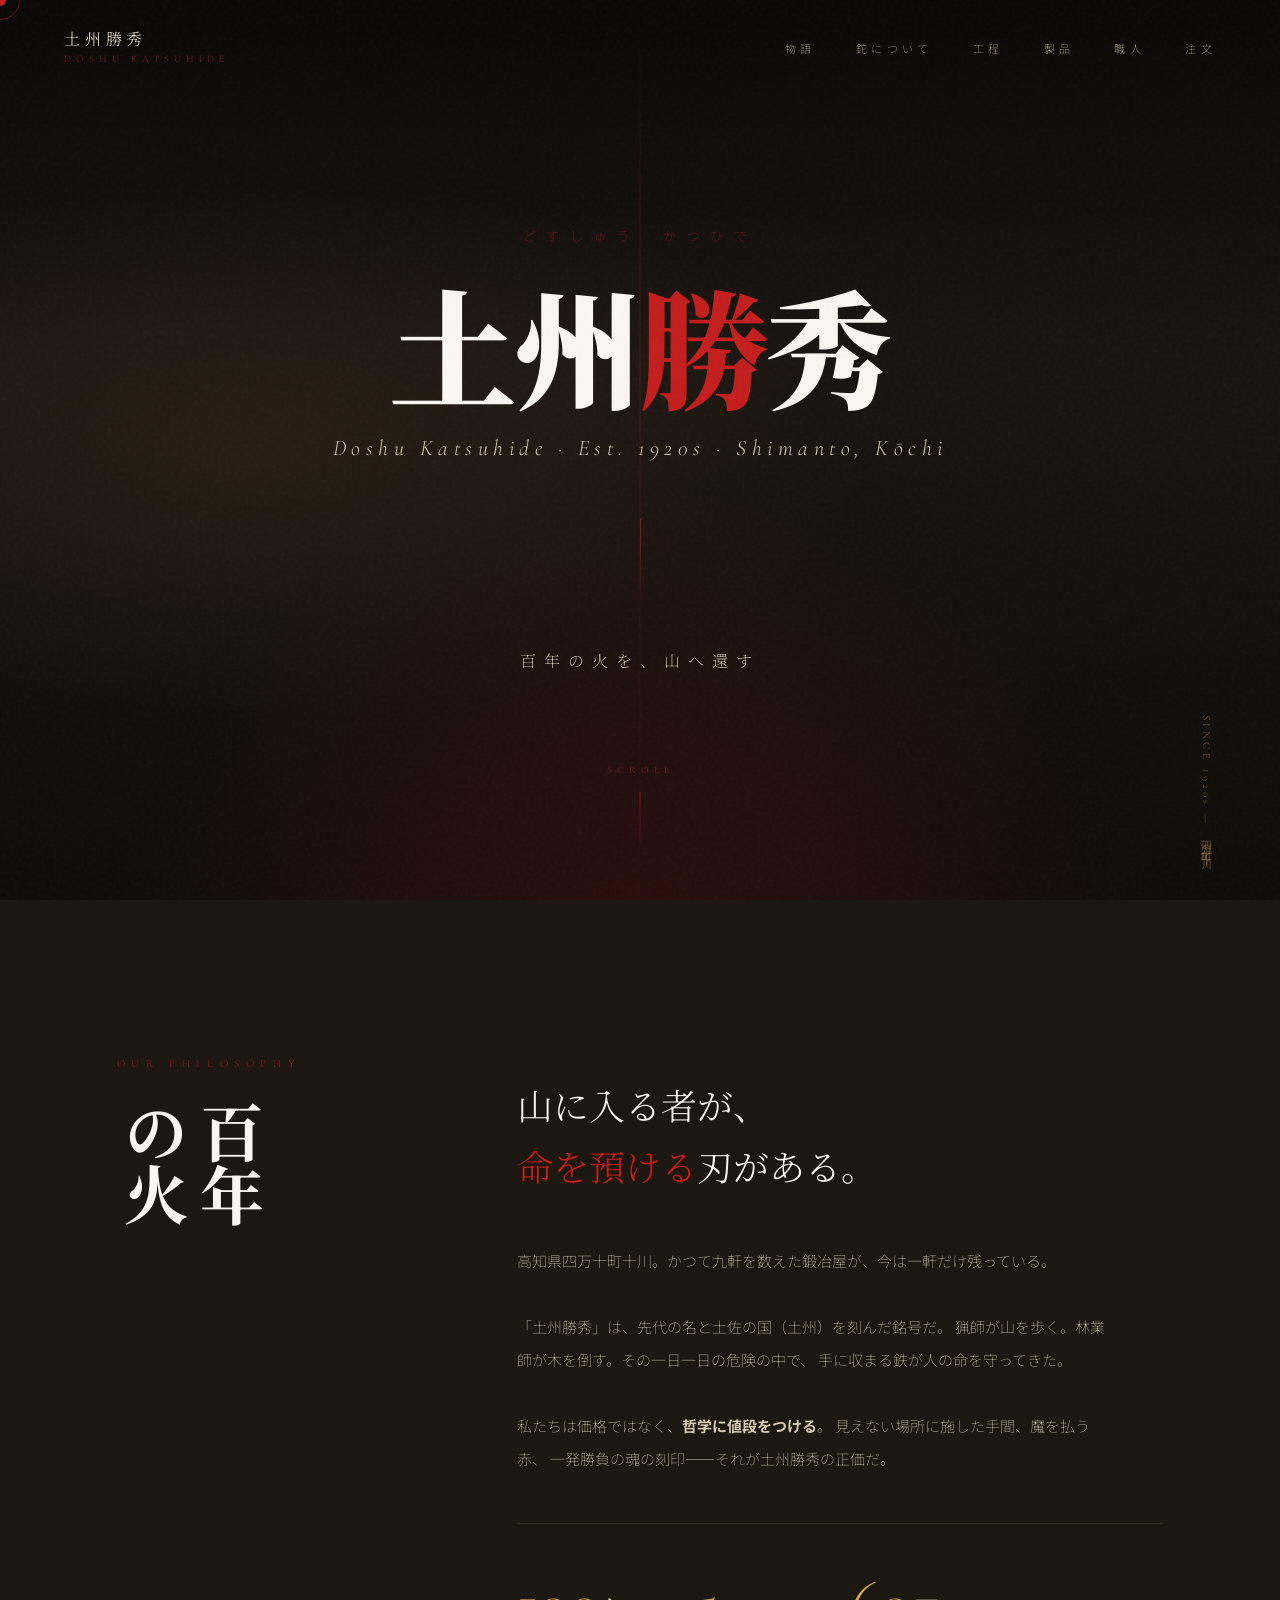
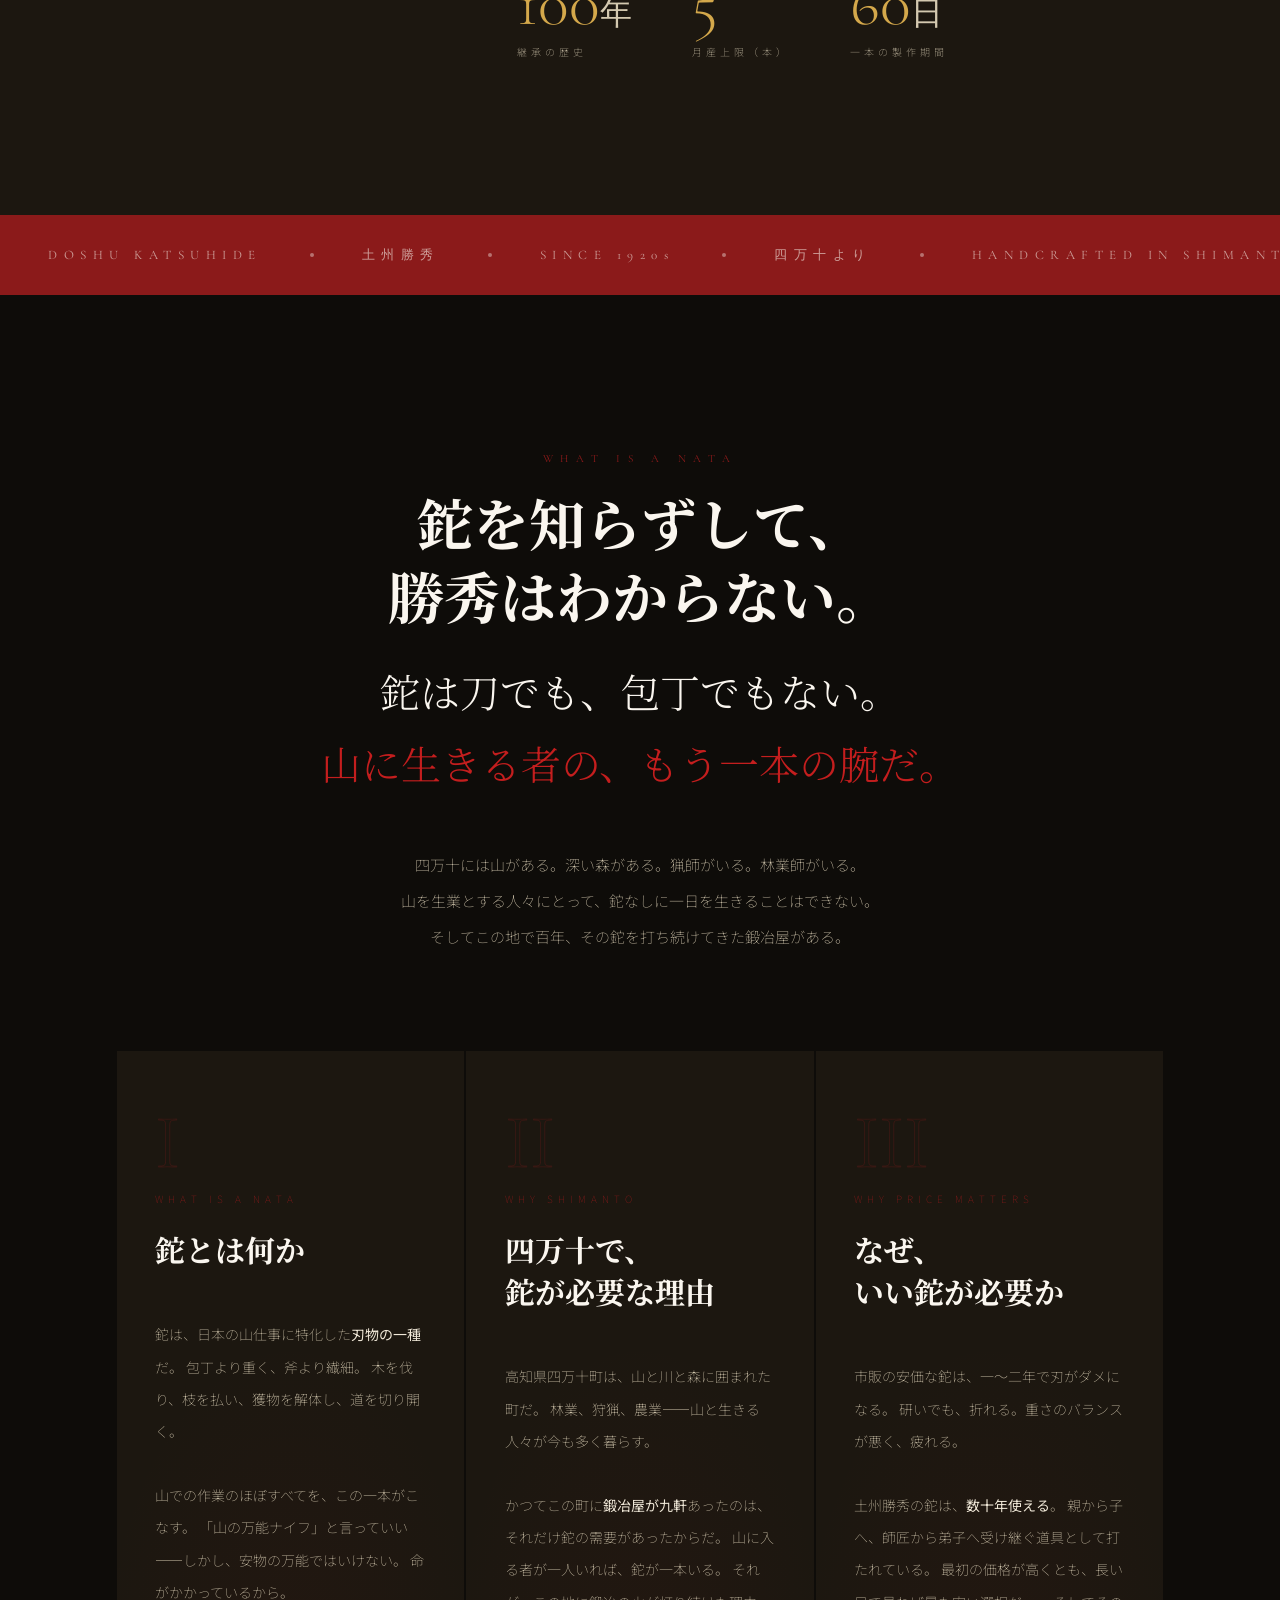
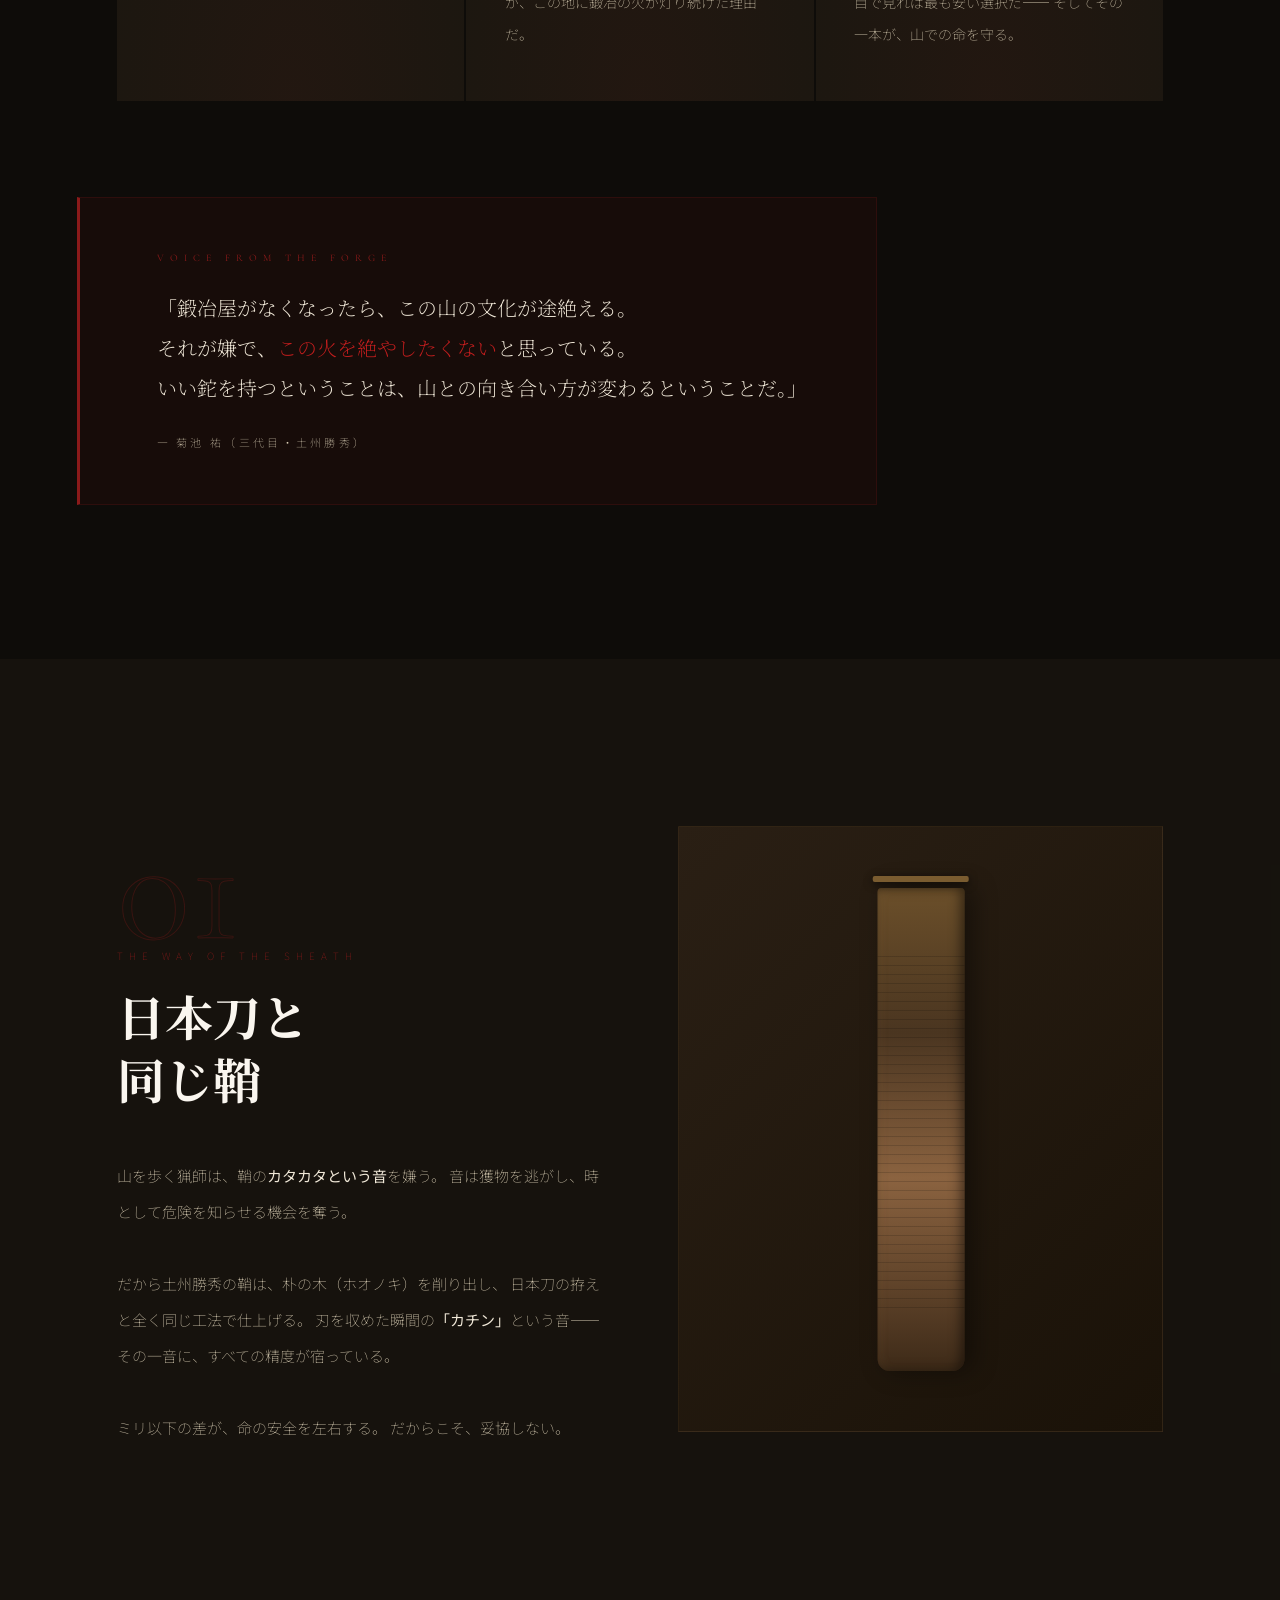
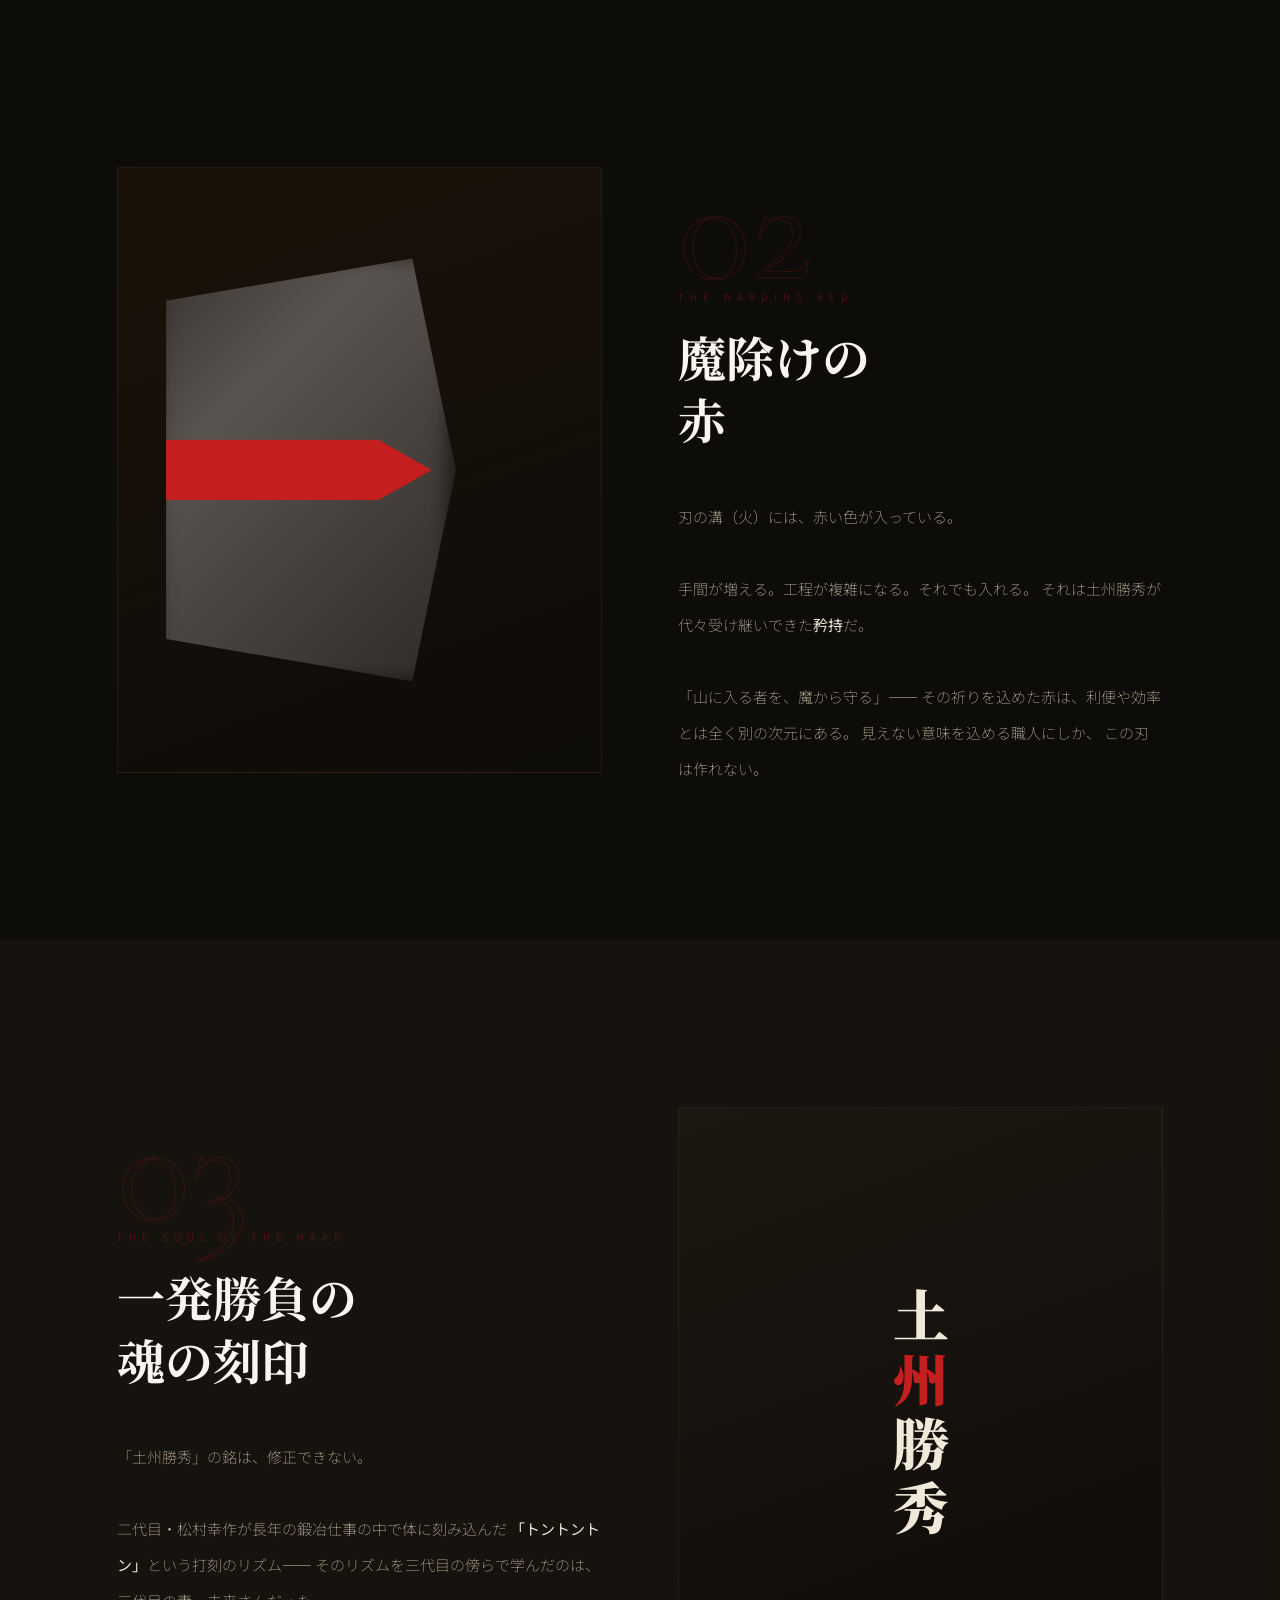
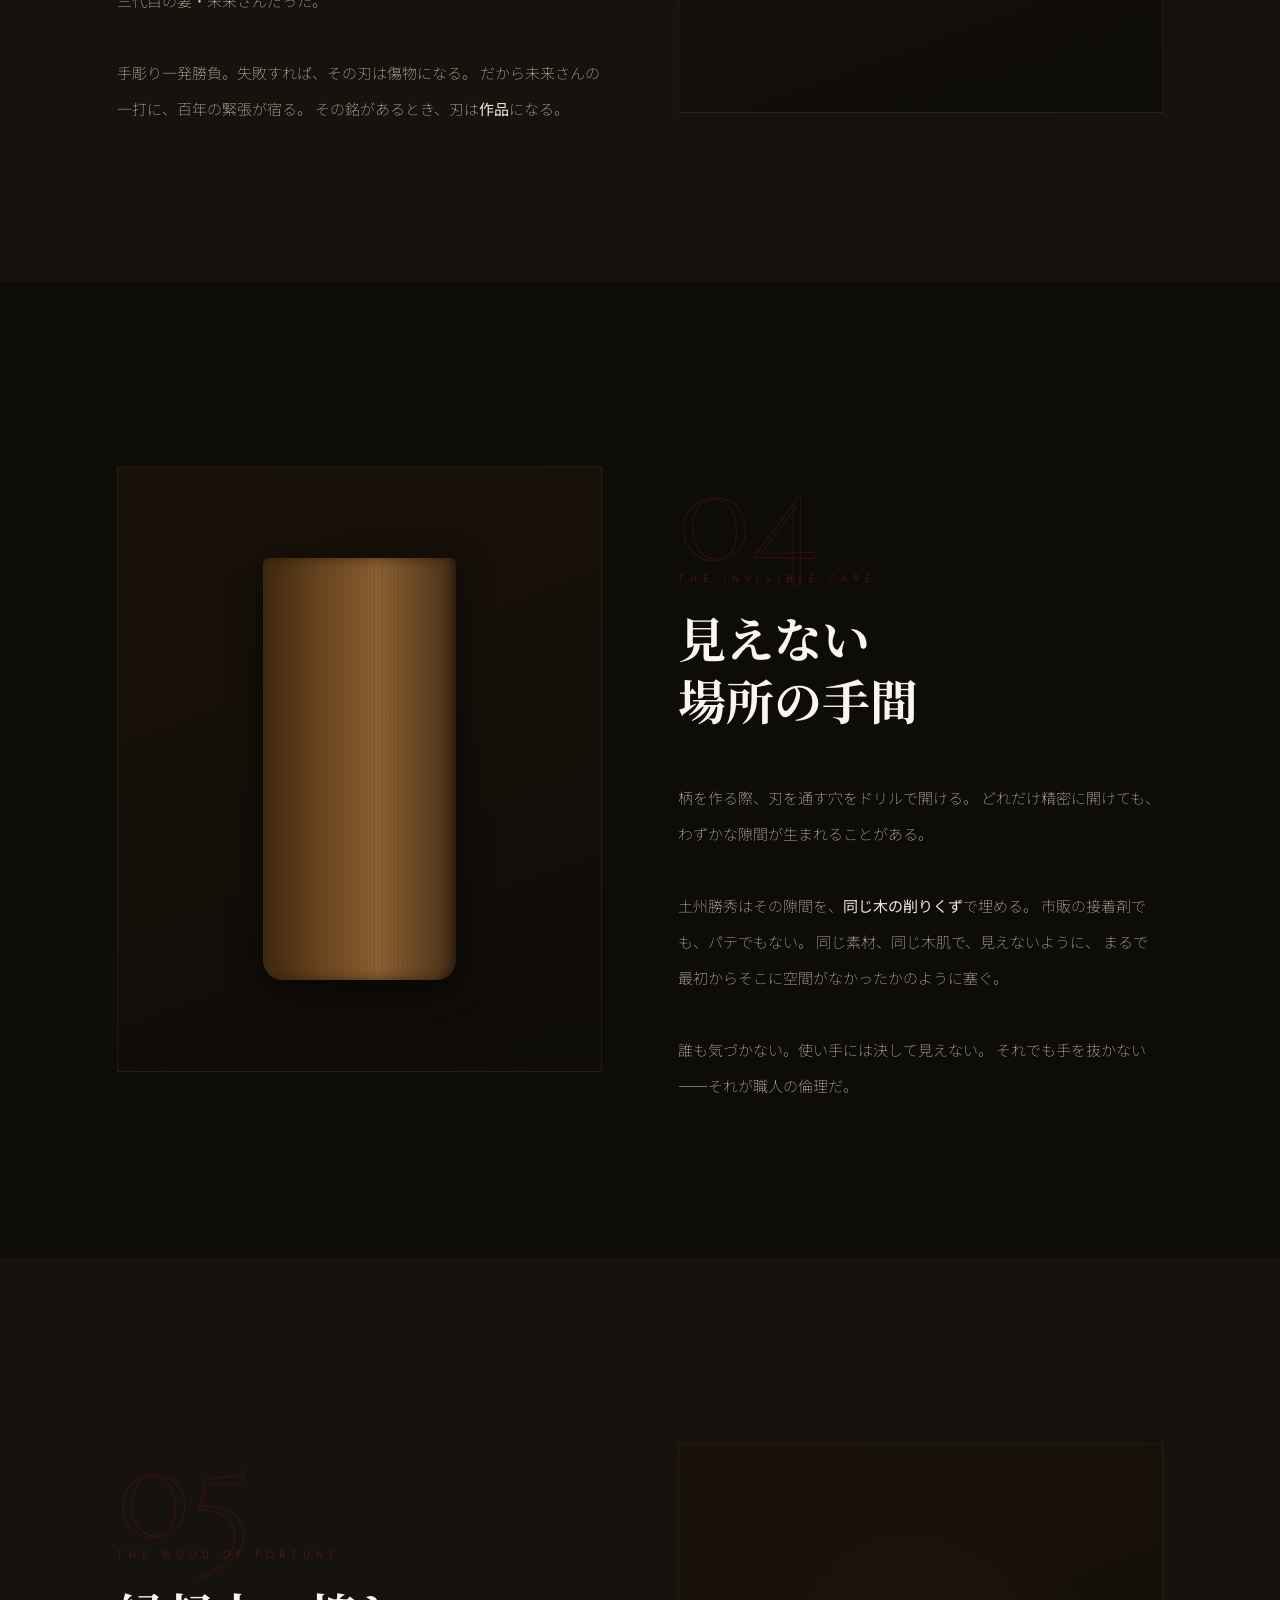
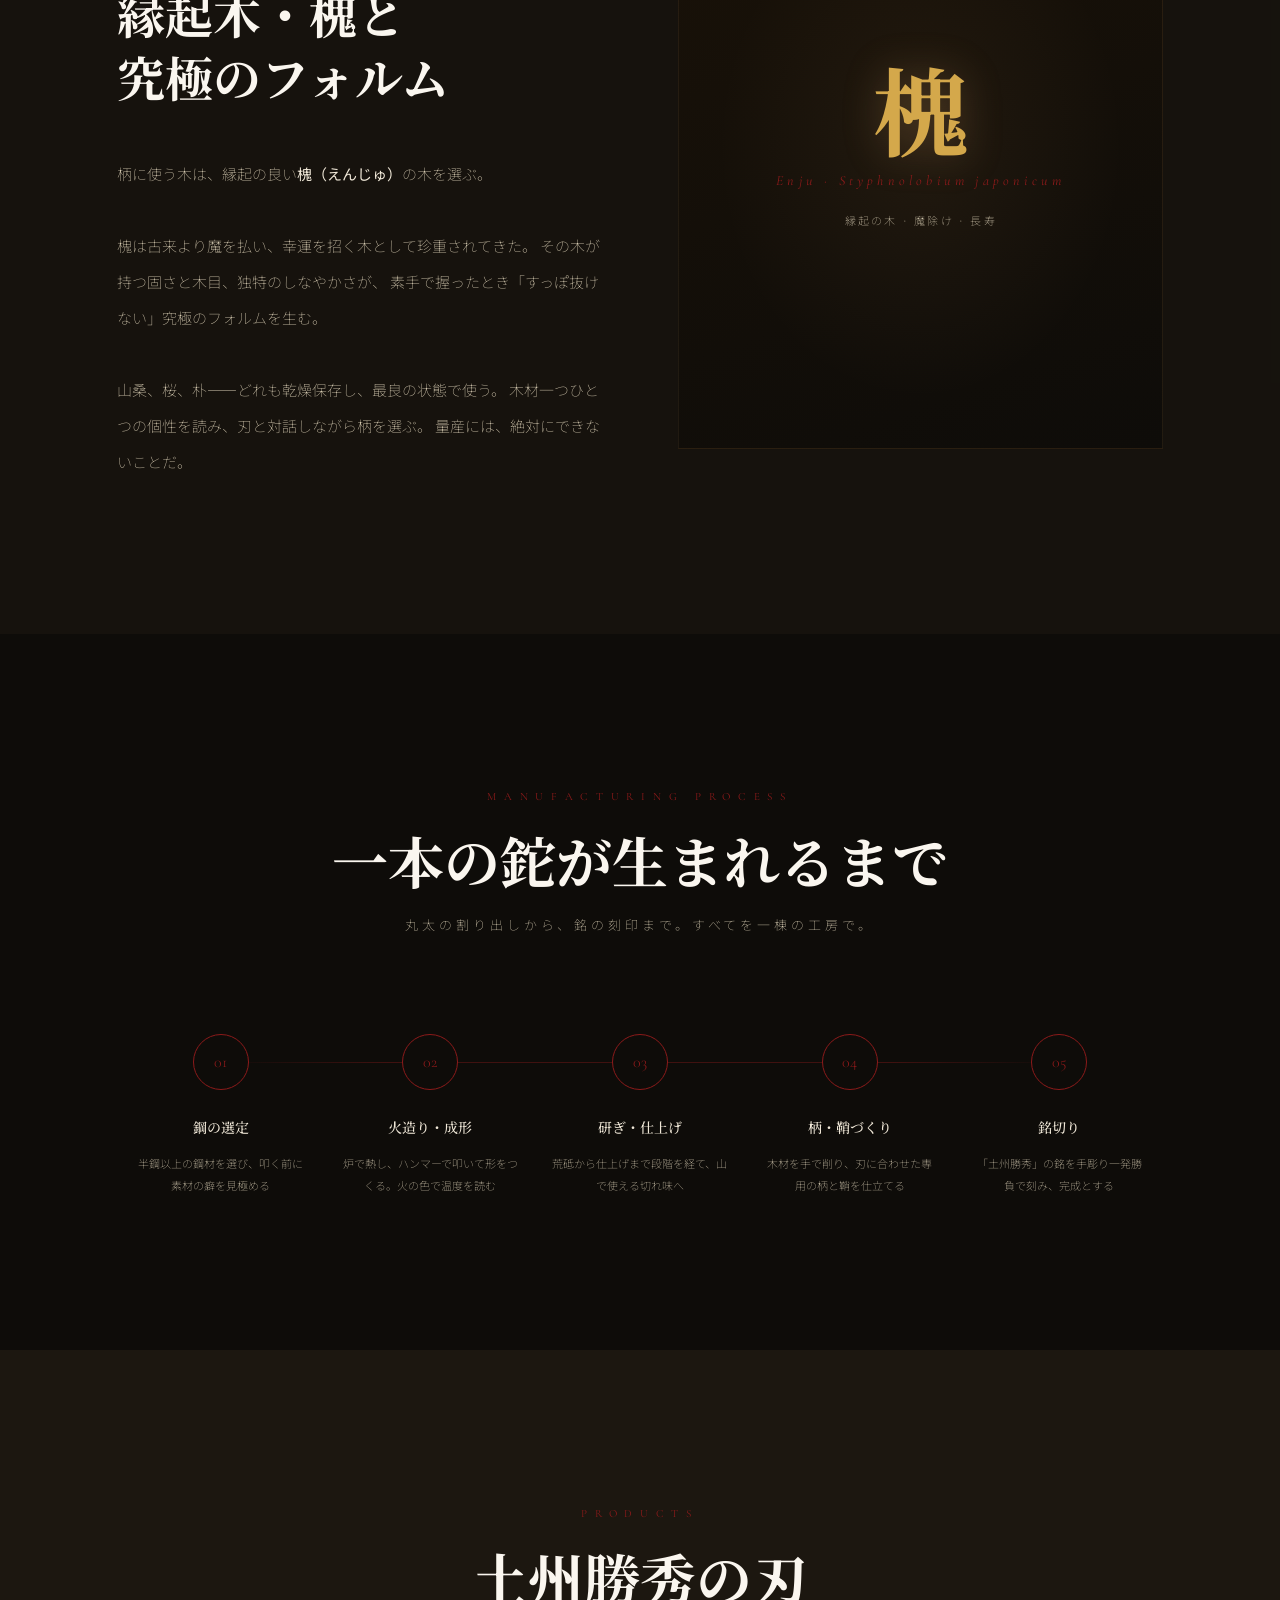
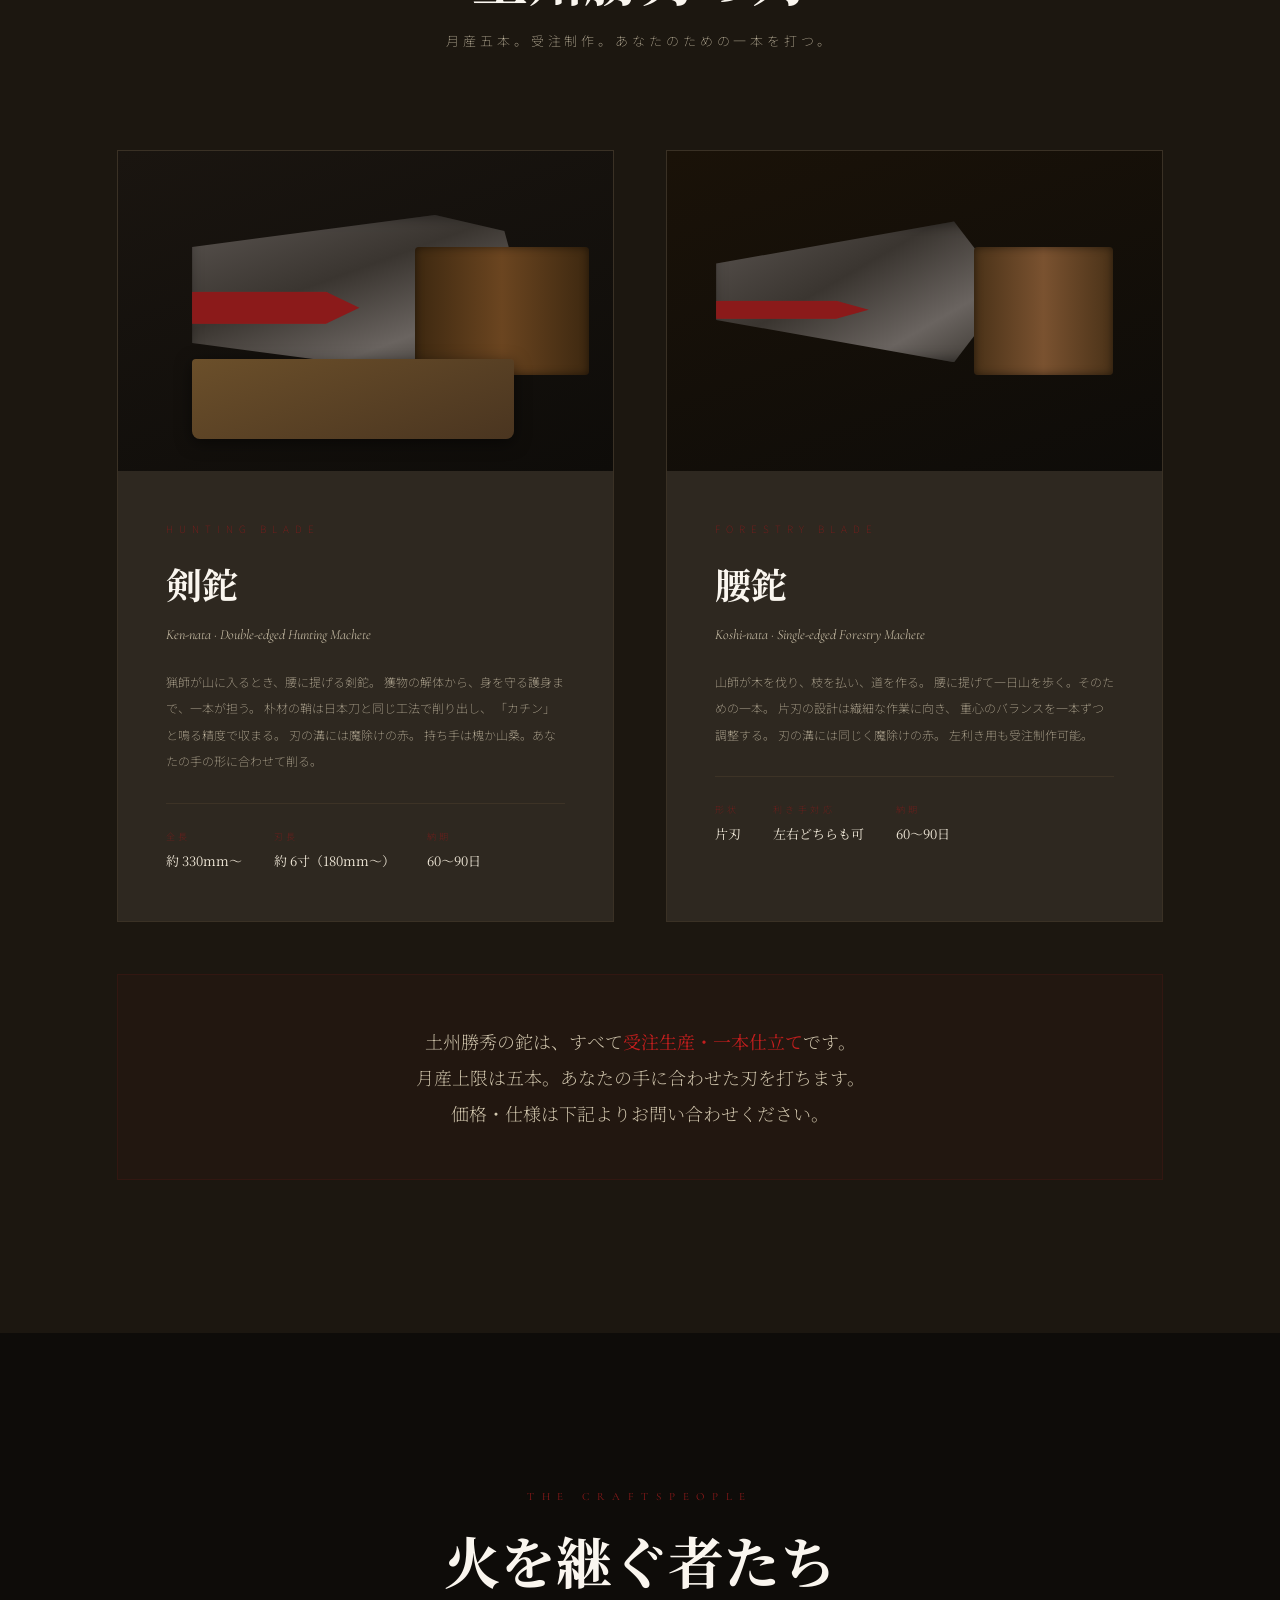
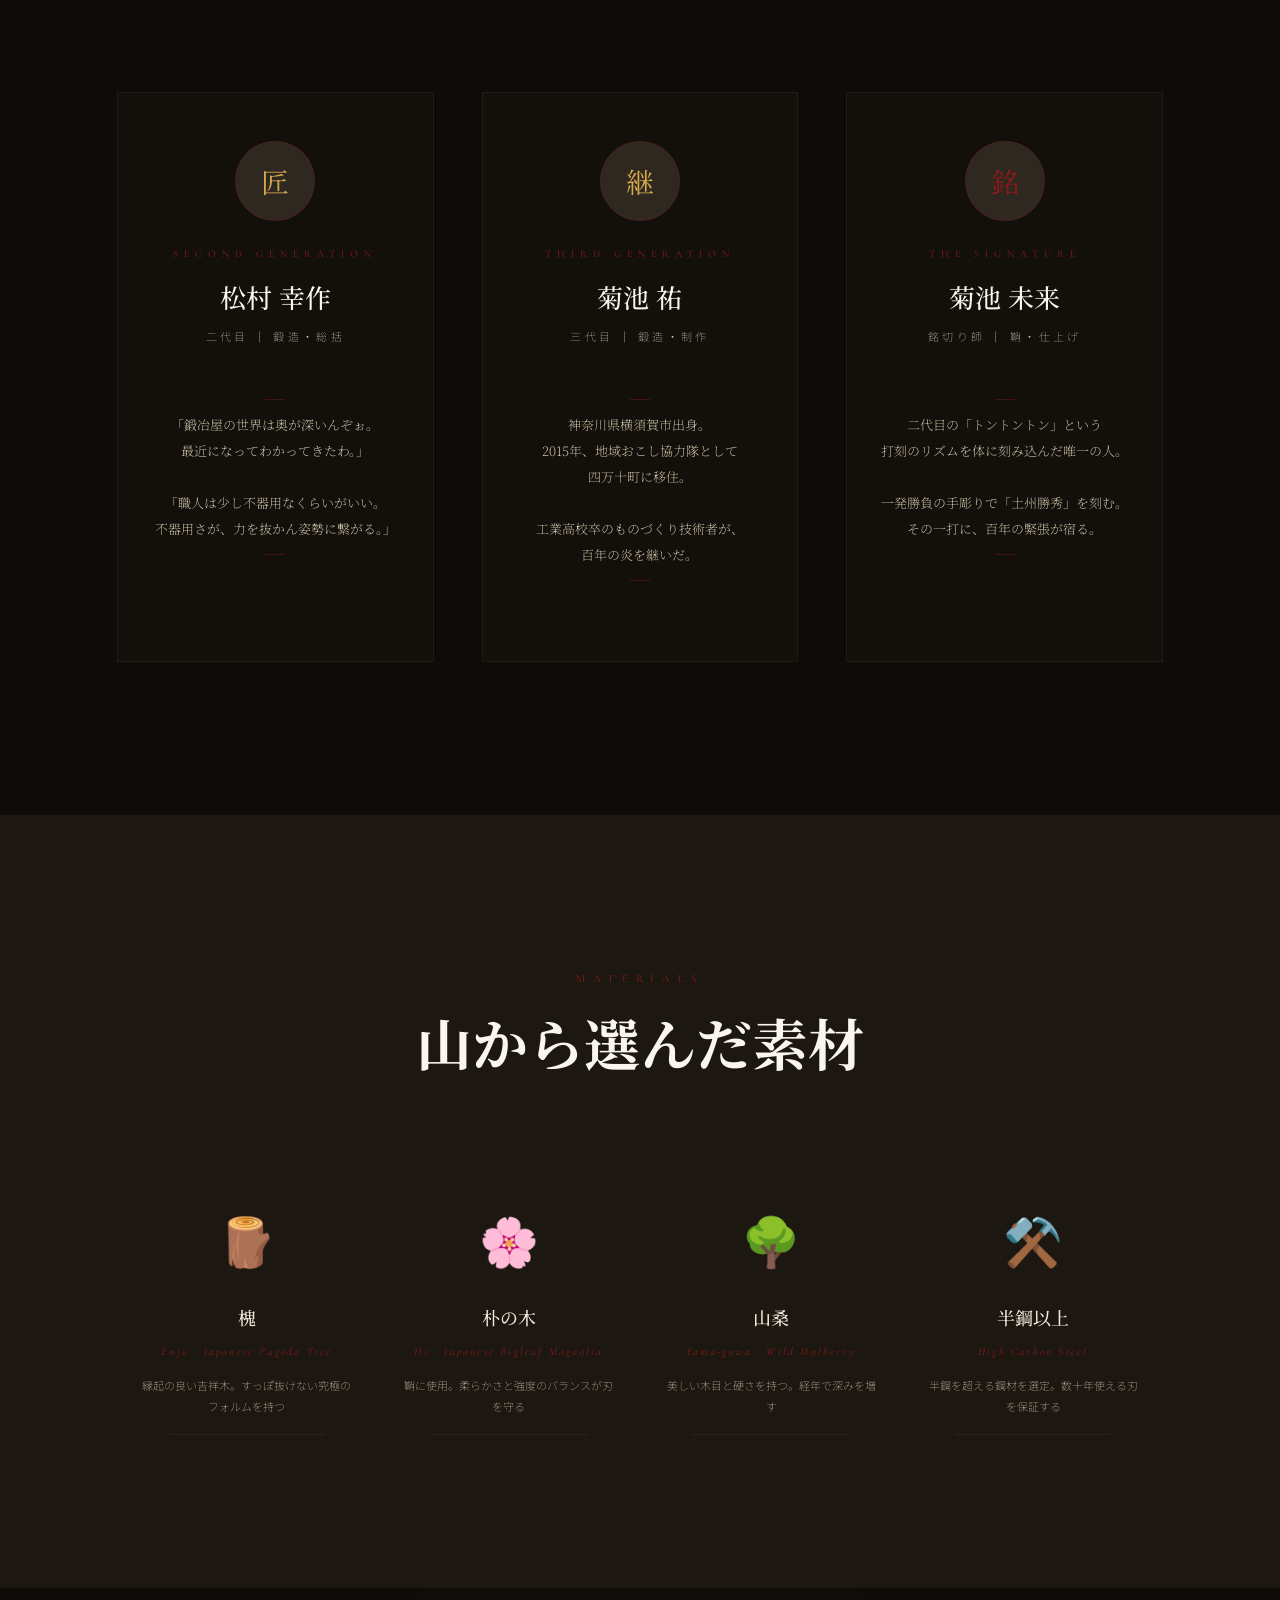
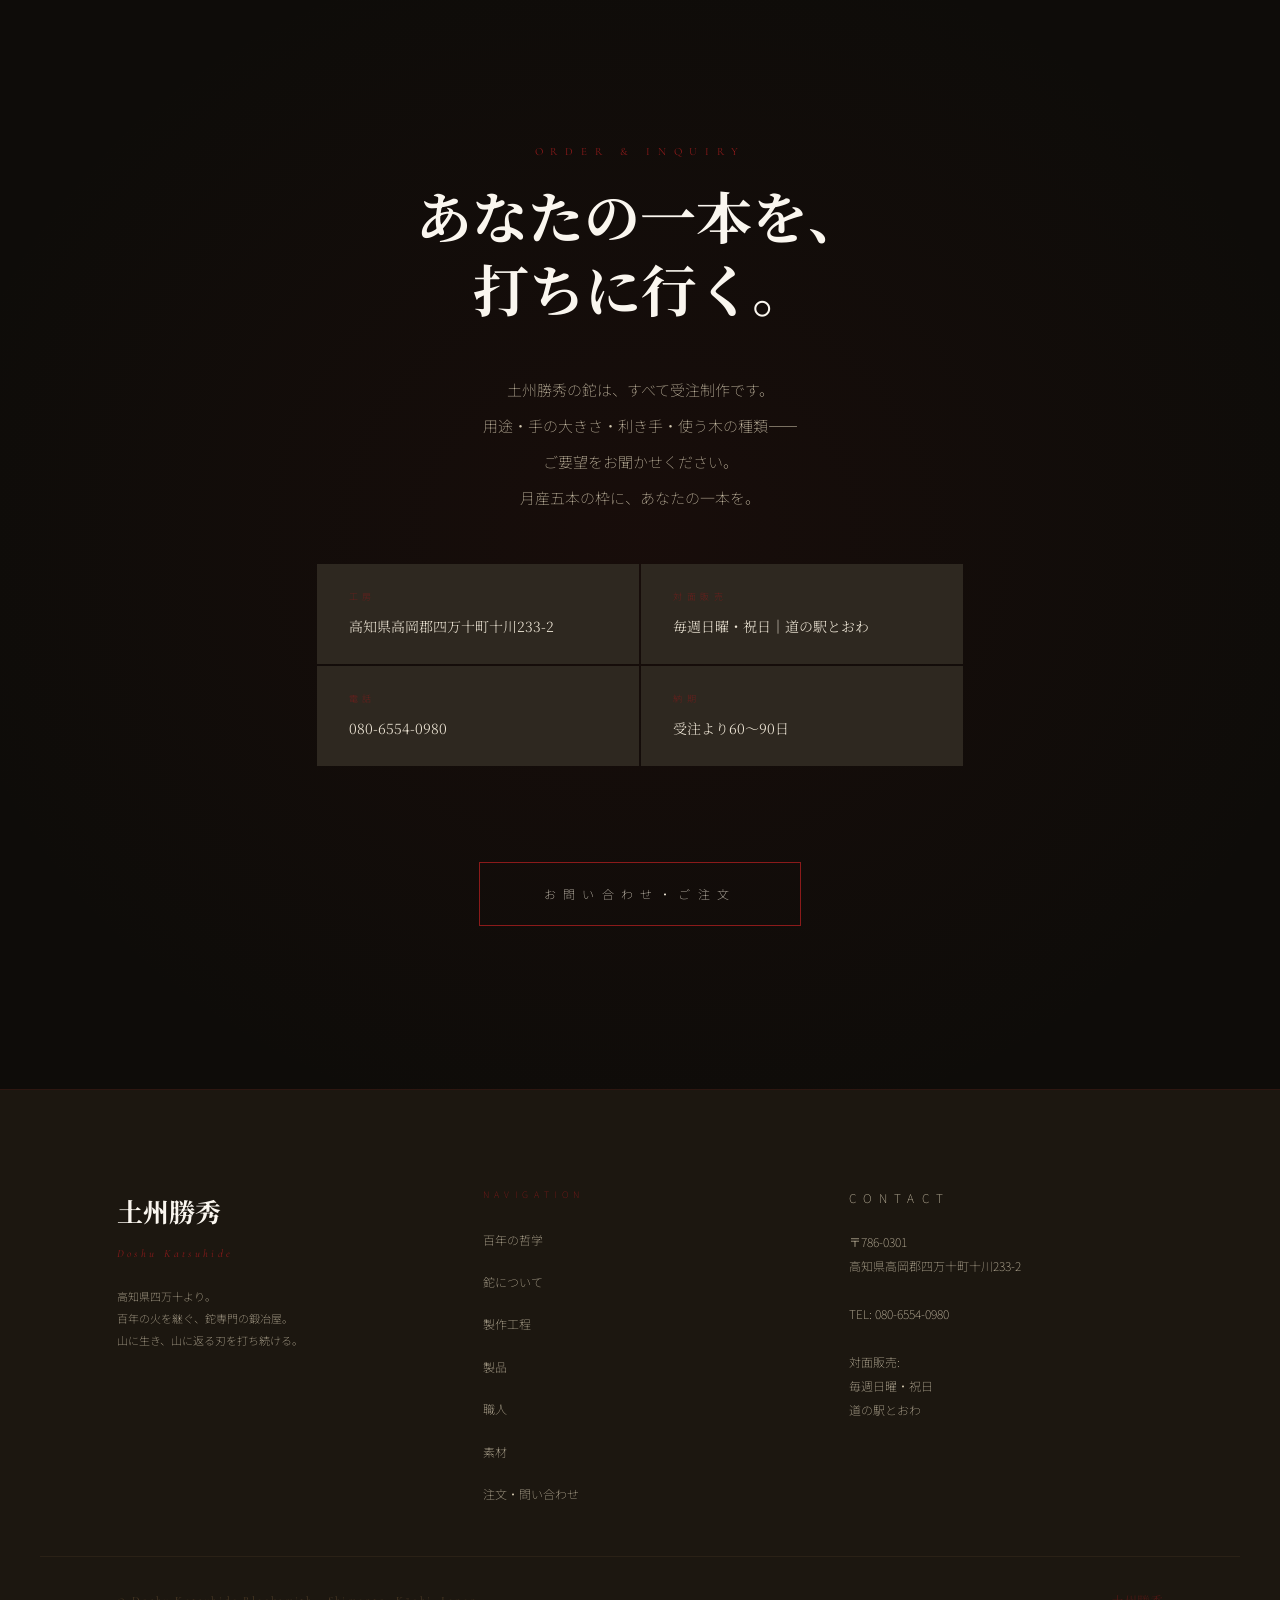
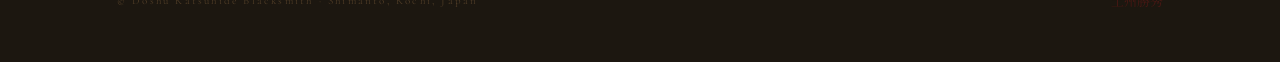
==== commit 91f4b490: "フィードバック反映：「鉈について」セクション追加・ナビ更新" ====
--- a/index.html
+++ b/index.html
@@ -420,6 +420,159 @@
     @keyframes marquee {
       0%   { transform: translateX(0); }
       100% { transform: translateX(-50%); }
+    }
+
+    /* ===== NATA ABOUT ===== */
+    #nata-about {
+      padding: var(--spacing-xl) 0;
+      background: var(--iron);
+    }
+
+    .nata-intro {
+      max-width: 800px;
+      margin: 0 auto var(--spacing-lg);
+      text-align: center;
+      padding: 0 clamp(24px, 6vw, 80px);
+    }
+
+    .nata-intro-lead {
+      font-family: var(--serif-jp);
+      font-size: clamp(22px, 3.5vw, 40px);
+      font-weight: 300;
+      line-height: 1.8;
+      color: var(--white);
+      margin-bottom: var(--spacing-md);
+    }
+    .nata-intro-lead em {
+      color: var(--red-bright);
+      font-style: normal;
+    }
+
+    .nata-intro-body {
+      font-family: var(--sans-jp);
+      font-size: clamp(13px, 1.4vw, 15px);
+      font-weight: 100;
+      line-height: 2.4;
+      color: var(--cream-dim);
+    }
+
+    .nata-pillars {
+      display: grid;
+      grid-template-columns: repeat(3, 1fr);
+      gap: 2px;
+      max-width: 1200px;
+      margin: 0 auto;
+      padding: 0 clamp(24px, 6vw, 80px);
+    }
+
+    .nata-pillar {
+      padding: clamp(32px, 4vw, 56px) clamp(24px, 3vw, 40px);
+      background: var(--iron-mid);
+      border-top: 2px solid transparent;
+      transition: border-color 0.4s ease, background 0.4s ease;
+      position: relative;
+      overflow: hidden;
+    }
+    .nata-pillar::before {
+      content: '';
+      position: absolute;
+      inset: 0;
+      background: radial-gradient(ellipse 80% 80% at 50% 100%, rgba(139,26,26,0.06) 0%, transparent 70%);
+    }
+    .nata-pillar:hover {
+      border-color: var(--red);
+      background: var(--iron-soft);
+    }
+
+    .nata-pillar-num {
+      font-family: var(--serif-en);
+      font-size: clamp(48px, 6vw, 80px);
+      font-weight: 300;
+      color: transparent;
+      -webkit-text-stroke: 1px rgba(139,26,26,0.25);
+      line-height: 1;
+      margin-bottom: 8px;
+      display: block;
+    }
+
+    .nata-pillar-label {
+      font-family: var(--sans-jp);
+      font-size: 10px;
+      font-weight: 100;
+      letter-spacing: 0.5em;
+      color: var(--red);
+      margin-bottom: 20px;
+      display: block;
+    }
+
+    .nata-pillar-title {
+      font-family: var(--serif-jp);
+      font-size: clamp(20px, 2.5vw, 30px);
+      font-weight: 700;
+      color: var(--white);
+      line-height: 1.4;
+      margin-bottom: var(--spacing-md);
+    }
+
+    .nata-pillar-body {
+      font-family: var(--sans-jp);
+      font-size: clamp(12px, 1.3vw, 14px);
+      font-weight: 100;
+      line-height: 2.3;
+      color: var(--cream-dim);
+      position: relative;
+      z-index: 1;
+    }
+    .nata-pillar-body strong {
+      color: var(--cream);
+      font-weight: 400;
+    }
+
+    .nata-voice {
+      max-width: 800px;
+      margin: var(--spacing-lg) auto 0;
+      padding: clamp(32px, 4vw, 56px) clamp(24px, 6vw, 80px);
+      background: rgba(139,26,26,0.07);
+      border: 1px solid rgba(139,26,26,0.2);
+      border-left: 3px solid var(--red);
+      text-align: left;
+      position: relative;
+    }
+
+    .nata-voice-label {
+      font-family: var(--serif-en);
+      font-size: 10px;
+      letter-spacing: 0.6em;
+      color: var(--red);
+      display: block;
+      margin-bottom: 20px;
+    }
+
+    .nata-voice-text {
+      font-family: var(--serif-jp);
+      font-size: clamp(15px, 1.8vw, 20px);
+      font-weight: 200;
+      line-height: 2;
+      color: var(--cream);
+      font-style: normal;
+    }
+    .nata-voice-text em {
+      color: var(--red-bright);
+      font-style: normal;
+    }
+
+    .nata-voice-author {
+      display: block;
+      margin-top: 24px;
+      font-family: var(--sans-jp);
+      font-size: 11px;
+      font-weight: 100;
+      letter-spacing: 0.3em;
+      color: var(--cream-dim);
+    }
+
+    @media (max-width: 900px) {
+      .nata-pillars { grid-template-columns: 1fr; }
     }
 
     /* ===== STORY SECTIONS ===== */
@@ -1237,6 +1390,7 @@
     </a>
     <ul class="nav-links">
       <li><a href="#manifesto">物語</a></li>
+      <li><a href="#nata-about">鉈について</a></li>
       <li><a href="#process">工程</a></li>
       <li><a href="#products">製品</a></li>
       <li><a href="#craftspeople">職人</a></li>
@@ -1326,6 +1480,78 @@
       <span class="red-band-text">百年の鍛冶</span><div class="red-band-dot"></div>
     </div>
   </div>
+
+  <!-- ===== NATA: 鉈とは・四万十でなぜ必要か ===== -->
+  <section id="nata-about">
+    <div class="nata-intro reveal">
+      <span class="section-label-en">WHAT IS A NATA</span>
+      <h2 class="section-title-jp" style="margin-bottom: 1.5rem;">鉈を知らずして、<br>勝秀はわからない。</h2>
+      <p class="nata-intro-lead">
+        鉈は刀でも、包丁でもない。<br>
+        <em>山に生きる者の、もう一本の腕だ。</em>
+      </p>
+      <p class="nata-intro-body">
+        四万十には山がある。深い森がある。猟師がいる。林業師がいる。<br>
+        山を生業とする人々にとって、鉈なしに一日を生きることはできない。<br>
+        そしてこの地で百年、その鉈を打ち続けてきた鍛冶屋がある。
+      </p>
+    </div>
+
+    <div class="nata-pillars">
+
+      <div class="nata-pillar reveal delay-1">
+        <span class="nata-pillar-num">I</span>
+        <span class="nata-pillar-label">WHAT IS A NATA</span>
+        <h3 class="nata-pillar-title">鉈とは何か</h3>
+        <p class="nata-pillar-body">
+          鉈は、日本の山仕事に特化した<strong>刃物の一種</strong>だ。
+          包丁より重く、斧より繊細。
+          木を伐り、枝を払い、獲物を解体し、道を切り開く。<br><br>
+          山での作業のほぼすべてを、この一本がこなす。
+          「山の万能ナイフ」と言っていい——しかし、安物の万能ではいけない。
+          命がかかっているから。
+        </p>
+      </div>
+
+      <div class="nata-pillar reveal delay-2">
+        <span class="nata-pillar-num">II</span>
+        <span class="nata-pillar-label">WHY SHIMANTO</span>
+        <h3 class="nata-pillar-title">四万十で、<br>鉈が必要な理由</h3>
+        <p class="nata-pillar-body">
+          高知県四万十町は、山と川と森に囲まれた町だ。
+          林業、狩猟、農業——山と生きる人々が今も多く暮らす。<br><br>
+          かつてこの町に<strong>鍛冶屋が九軒</strong>あったのは、それだけ鉈の需要があったからだ。
+          山に入る者が一人いれば、鉈が一本いる。
+          それが、この地に鍛冶の火が灯り続けた理由だ。
+        </p>
+      </div>
+
+      <div class="nata-pillar reveal delay-3">
+        <span class="nata-pillar-num">III</span>
+        <span class="nata-pillar-label">WHY PRICE MATTERS</span>
+        <h3 class="nata-pillar-title">なぜ、<br>いい鉈が必要か</h3>
+        <p class="nata-pillar-body">
+          市販の安価な鉈は、一〜二年で刃がダメになる。
+          研いでも、折れる。重さのバランスが悪く、疲れる。<br><br>
+          土州勝秀の鉈は、<strong>数十年使える</strong>。
+          親から子へ、師匠から弟子へ受け継ぐ道具として打たれている。
+          最初の価格が高くとも、長い目で見れば最も安い選択だ——
+          そしてその一本が、山での命を守る。
+        </p>
+      </div>
+
+    </div>
+
+    <div class="nata-voice reveal" style="margin-left: clamp(24px, 6vw, 80px); margin-right: clamp(24px, 6vw, 80px);">
+      <span class="nata-voice-label">VOICE FROM THE FORGE</span>
+      <p class="nata-voice-text">
+        「鍛冶屋がなくなったら、この山の文化が途絶える。<br>
+        それが嫌で、<em>この火を絶やしたくない</em>と思っている。<br>
+        いい鉈を持つということは、山との向き合い方が変わるということだ。」
+      </p>
+      <span class="nata-voice-author">— 菊池 祐（三代目・土州勝秀）</span>
+    </div>
+  </section>
 
   <!-- ===== STORY 01: 鞘の極意 ===== -->
   <section class="story-section">
@@ -1765,6 +1991,7 @@
         <p class="footer-col-title">NAVIGATION</p>
         <ul class="footer-links">
           <li><a href="#manifesto">百年の哲学</a></li>
+          <li><a href="#nata-about">鉈について</a></li>
           <li><a href="#process">製作工程</a></li>
           <li><a href="#products">製品</a></li>
           <li><a href="#craftspeople">職人</a></li>
